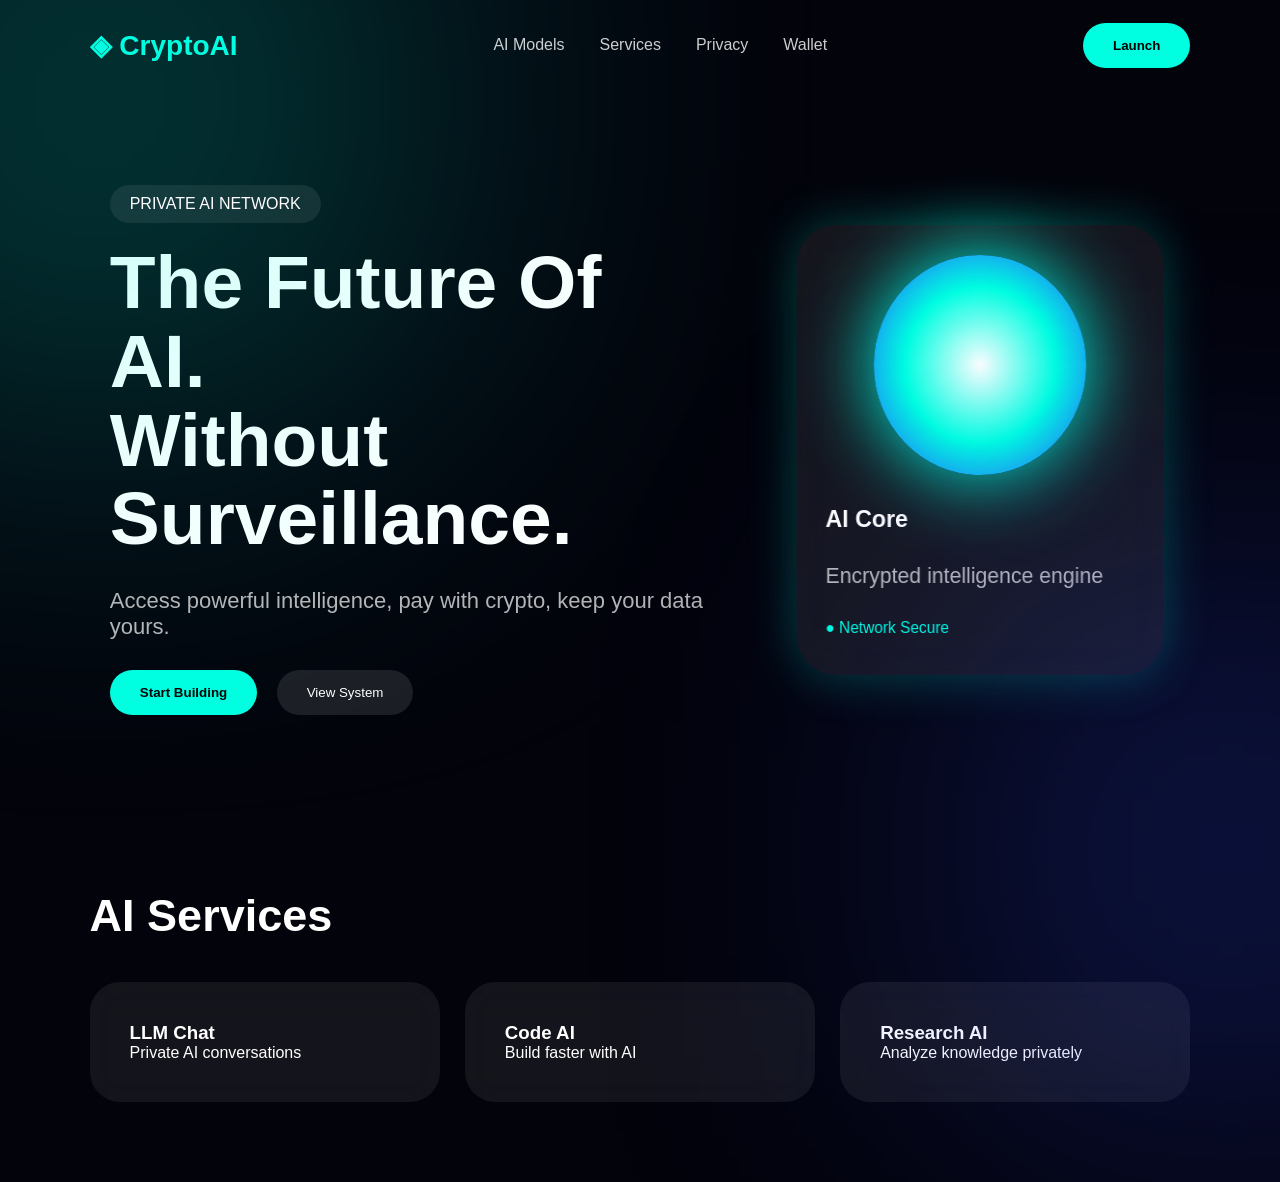
==== index.html @ 3b49e958 "Add navigation button to launch dashboard" ====
<!DOCTYPE html>
<html>

<head>

<title>CryptoAI | Private Intelligence</title>

<link rel="stylesheet" href="style.css">

</head>


<body>


<div class="particles"></div>


<nav>

<div class="logo">
◈ CryptoAI
</div>


<div class="nav-links">

<a>AI Models</a>
<a>Services</a>
<a>Privacy</a>
<a>Wallet</a>

</div>


<a href="dashboard.html">

<button class="nav-btn">
Launch
</button>

</a>


</nav>



<section class="hero">


<div class="hero-content">


<div class="badge">
PRIVATE AI NETWORK
</div>


<h1>

The Future Of AI.
<br>

Without Surveillance.

</h1>


<p>

Access powerful intelligence,
pay with crypto,
keep your data yours.

</p>



<div class="buttons">

<button class="primary">
Start Building
</button>


<button class="secondary">
View System
</button>

</div>


</div>





<div class="ai-card">


<div class="orb">

</div>



<div class="card-content">


<h2>
AI Core
</h2>


<p>
Encrypted intelligence engine
</p>


<div class="status">

● Network Secure

</div>


</div>


</div>



</section>




<section class="services">


<h2>
AI Services
</h2>



<div class="cards">


<div class="card">

<h3>
LLM Chat
</h3>

<p>
Private AI conversations
</p>

</div>



<div class="card">

<h3>
Code AI
</h3>

<p>
Build faster with AI
</p>

</div>



<div class="card">

<h3>
Research AI
</h3>

<p>
Analyze knowledge privately
</p>

</div>


</div>


</section>




<script src="script.js"></script>

</body>


</html>
---- style.css ----
*{

margin:0;
padding:0;
box-sizing:border-box;
font-family:Inter,Arial;

}


body{

background:#03030b;
color:white;
overflow-x:hidden;

}



/* background */

body:before{

content:"";

position:fixed;

width:600px;
height:600px;

background:#00ffe1;

filter:blur(180px);

opacity:.25;

top:-200px;
left:-200px;

}



body:after{

content:"";

position:fixed;

width:500px;
height:500px;

background:#304cff;

filter:blur(170px);

opacity:.3;

right:-200px;
bottom:-200px;

}



nav{

height:90px;

display:flex;
align-items:center;
justify-content:space-between;

padding:0 7%;

}



.logo{

font-size:28px;

font-weight:800;

color:#00ffe1;

}



.nav-links{

display:flex;

gap:35px;

}



.nav-links a{

opacity:.8;

}



button{

cursor:pointer;

border:none;

border-radius:30px;

padding:15px 30px;

}



.nav-btn,
.primary{

background:#00ffe1;

color:black;

font-weight:bold;

}





.hero{

min-height:80vh;

display:flex;

align-items:center;

justify-content:space-around;

padding:50px 7%;

gap:40px;

}



.hero-content{

max-width:600px;

}



.badge{

display:inline-block;

padding:10px 20px;

border-radius:30px;

background:rgba(255,255,255,.08);

backdrop-filter:blur(20px);

margin-bottom:20px;

}



h1{

font-size:75px;

line-height:1.05;

}



.hero p{

font-size:22px;

opacity:.7;

margin:30px 0;

}



.secondary{

background:rgba(255,255,255,.1);

color:white;

margin-left:15px;

}



.ai-card{

width:380px;

height:450px;

background:

rgba(255,255,255,.08);

border-radius:40px;

backdrop-filter:blur(30px);

padding:30px;

box-shadow:

0 0 50px #00ffe144;


transform:

rotateY(-15deg);


}



.orb{

width:220px;
height:220px;

margin:auto;


border-radius:50%;


background:

radial-gradient(circle,#fff,#00ffe1,#304cff);


box-shadow:

0 0 80px #00ffe1;


animation:pulse 3s infinite;

}



.card-content{

margin-top:30px;

}



.status{

margin-top:20px;

color:#00ffe1;

}





.services{

padding:80px 7%;

}



.services h2{

font-size:45px;

margin-bottom:40px;

}



.cards{

display:grid;

grid-template-columns:

repeat(3,1fr);

gap:25px;

}



.card{

background:

rgba(255,255,255,.07);

padding:40px;

border-radius:30px;

backdrop-filter:blur(20px);

transition:.3s;

}



.card:hover{

transform:translateY(-15px);

box-shadow:

0 20px 60px #00ffe133;

}




@keyframes pulse{

0%{

transform:scale(1);

}


50%{

transform:scale(1.1);

}


100%{

transform:scale(1);

}


}





@media(max-width:900px){


.hero{

flex-direction:column;

}



h1{

font-size:45px;

}


.cards{

grid-template-columns:1fr;

}



.nav-links{

display:none;

}



}
/* DASHBOARD */


.dashboard{

display:flex;

min-height:100vh;

}



.sidebar{

width:280px;

padding:30px;

background:

rgba(255,255,255,.06);

backdrop-filter:blur(25px);

border-right:1px solid rgba(255,255,255,.1);

}



.sidebar h2{

color:#00ffe1;

margin-bottom:50px;

}



.menu p{

padding:18px;

opacity:.8;

cursor:pointer;

}



.menu p:hover{

background:rgba(255,255,255,.1);

border-radius:15px;

}



.privacy-box{

margin-top:100px;

padding:25px;

border-radius:25px;

background:rgba(0,255,220,.1);

}



.main-panel{

flex:1;

padding:40px;

}



header{

display:flex;

justify-content:space-between;

align-items:center;

}



header p{

opacity:.6;

}



.model{

background:rgba(255,255,255,.1);

padding:15px 25px;

border-radius:30px;

}




.chat{

margin-top:40px;

height:55vh;

padding:30px;

background:

rgba(255,255,255,.05);

border-radius:35px;

overflow:auto;

}




.message{

max-width:500px;

padding:20px;

margin:20px;

border-radius:25px;

}



.ai{

background:rgba(0,255,220,.15);

}



.user{

background:rgba(255,255,255,.1);

margin-left:auto;

}





footer{

margin-top:25px;

display:flex;

gap:15px;

}



footer input{

flex:1;

padding:20px;

border-radius:30px;

border:none;

background:

rgba(255,255,255,.1);

color:white;

}



footer button{

background:#00ffe1;

}





@media(max-width:800px){


.sidebar{

display:none;

}


.main-panel{

padding:20px;

}

}
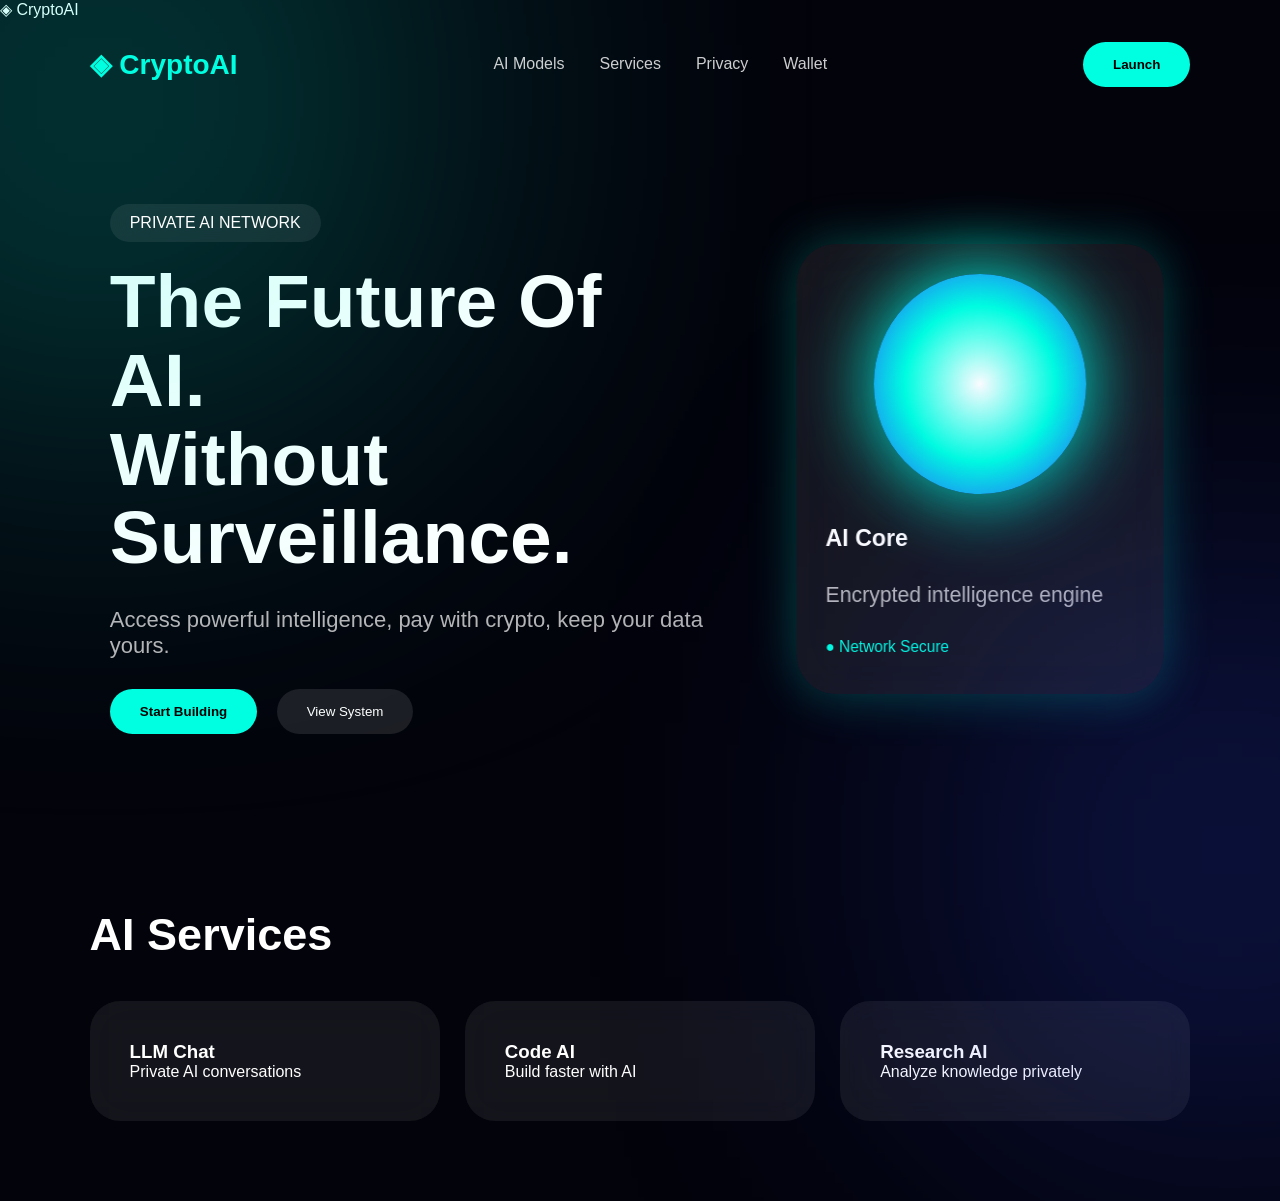
==== commit d7ea0102: "Update index.html" ====
--- a/index.html
+++ b/index.html
@@ -11,7 +11,13 @@
 
 
 <body>
-
+<div class="loader">
+
+<div class="loader-logo">
+◈ CryptoAI
+</div>
+
+</div>
 
 <div class="particles"></div>
 
--- a/style.css
+++ b/style.css
@@ -653,3 +653,154 @@
 }
 
 }
+/* WALLET */
+
+
+.wallet-section{
+
+display:grid;
+
+grid-template-columns:repeat(2,1fr);
+
+gap:25px;
+
+margin-top:35px;
+
+}
+
+
+
+.wallet-card{
+
+padding:35px;
+
+border-radius:35px;
+
+background:
+
+linear-gradient(
+135deg,
+rgba(0,255,220,.2),
+rgba(48,76,255,.2)
+);
+
+
+backdrop-filter:blur(25px);
+
+box-shadow:
+
+0 20px 60px rgba(0,0,0,.3);
+
+}
+
+
+
+.wallet-card h1{
+
+font-size:45px;
+
+margin:20px 0;
+
+}
+
+
+
+.wallet-card button{
+
+margin-top:20px;
+
+background:#00ffe1;
+
+}
+
+
+
+/* MARKET */
+
+
+.market{
+
+margin-top:50px;
+
+}
+
+
+
+.market h2{
+
+font-size:40px;
+
+}
+
+
+
+.model-grid{
+
+display:grid;
+
+grid-template-columns:repeat(3,1fr);
+
+gap:25px;
+
+margin-top:30px;
+
+}
+
+
+
+.model-card{
+
+padding:35px;
+
+border-radius:30px;
+
+
+background:
+
+rgba(255,255,255,.07);
+
+
+backdrop-filter:blur(20px);
+
+
+transition:.3s;
+
+}
+
+
+
+.model-card:hover{
+
+transform:
+
+translateY(-15px)
+scale(1.02);
+
+
+}
+
+
+
+.model-card button{
+
+margin-top:20px;
+
+background:#00ffe1;
+
+}
+
+
+
+
+
+@media(max-width:900px){
+
+
+.wallet-section,
+.model-grid{
+
+grid-template-columns:1fr;
+
+}
+
+}
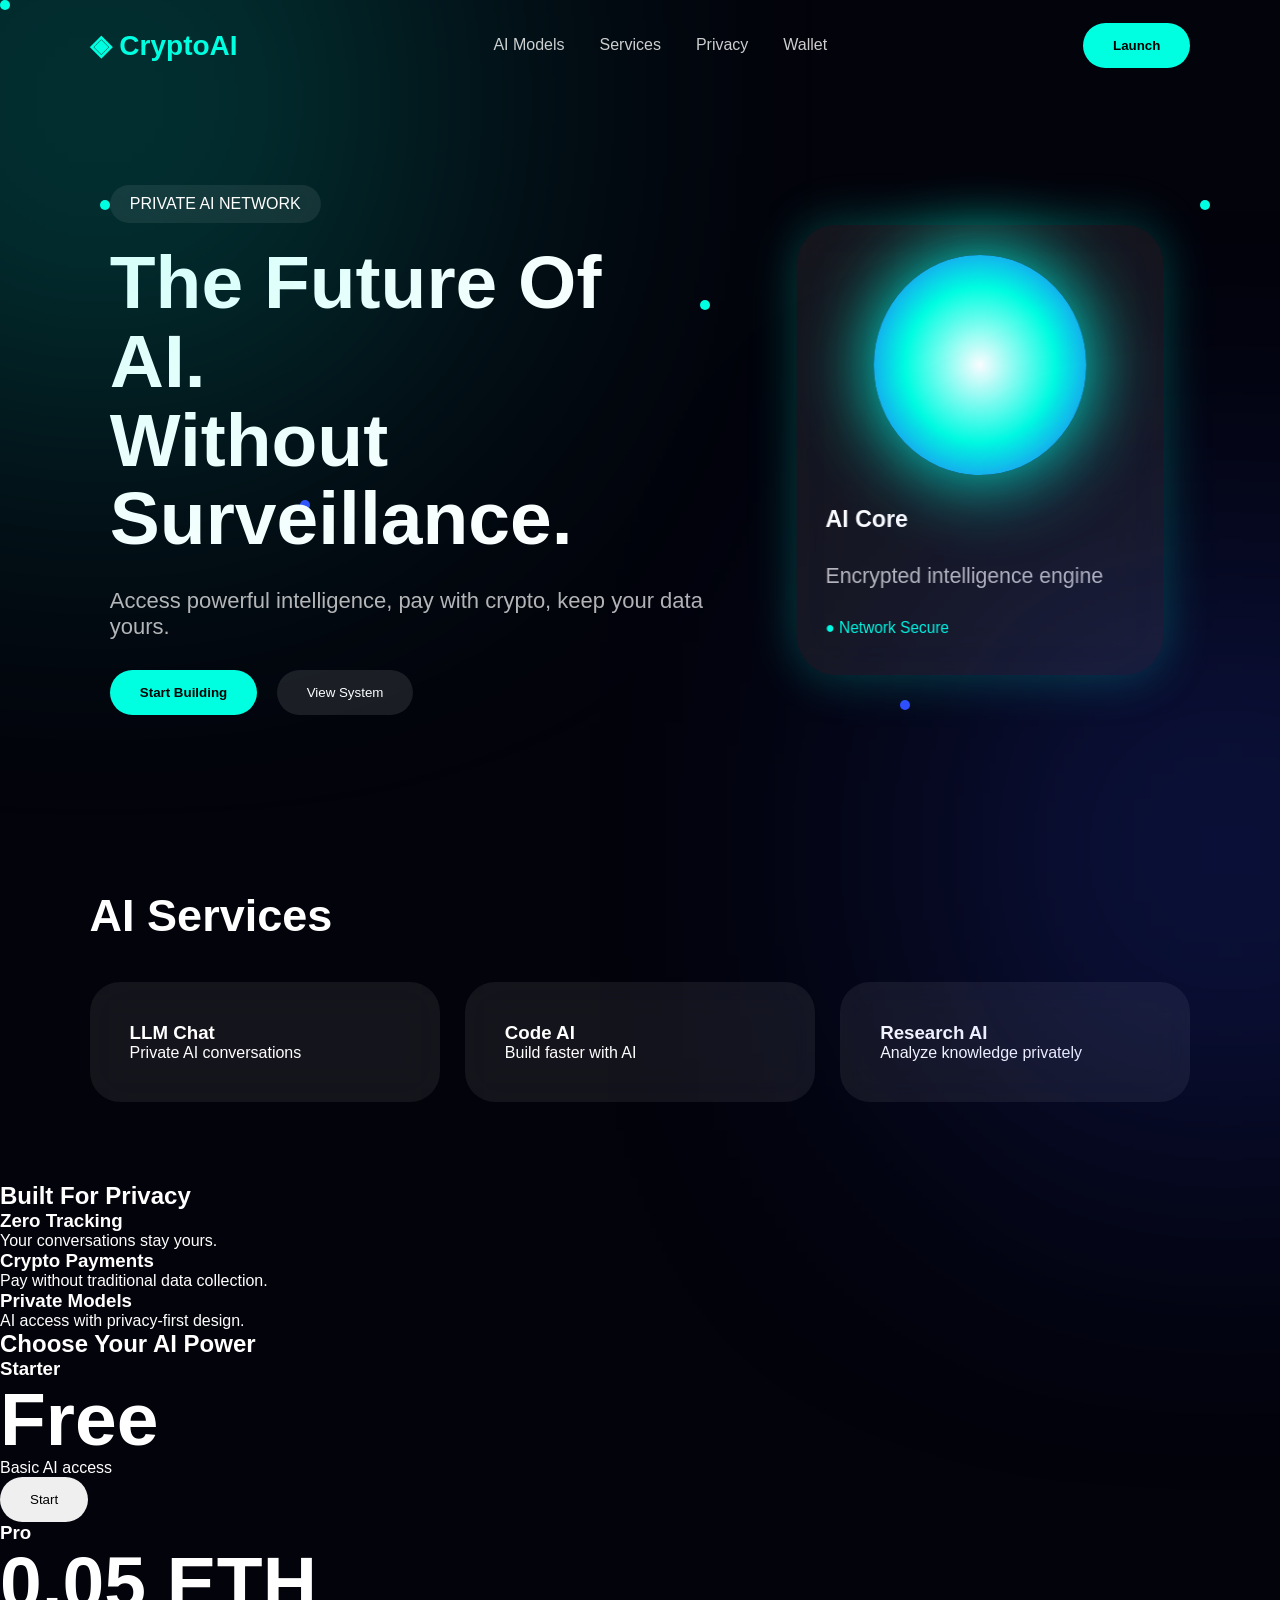
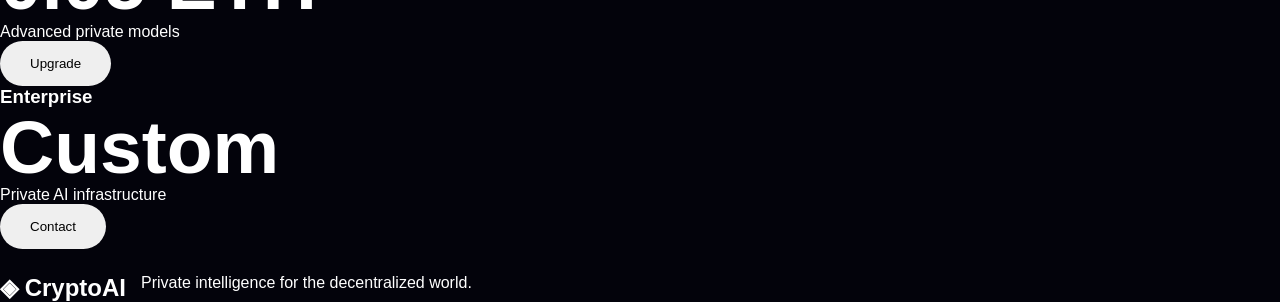
==== commit a0eb2f5a: "Add security and pricing sections to index.html" ====
--- a/index.html
+++ b/index.html
@@ -203,7 +203,166 @@
 </section>
 
 
-
+<section class="security-section">
+
+
+<h2>
+Built For Privacy
+</h2>
+
+
+<div class="security-grid">
+
+
+<div class="security-card">
+
+<h3>
+Zero Tracking
+</h3>
+
+<p>
+Your conversations stay yours.
+</p>
+
+</div>
+
+
+
+<div class="security-card">
+
+<h3>
+Crypto Payments
+</h3>
+
+<p>
+Pay without traditional data collection.
+</p>
+
+</div>
+
+
+
+
+<div class="security-card">
+
+<h3>
+Private Models
+</h3>
+
+<p>
+AI access with privacy-first design.
+</p>
+
+</div>
+
+
+</div>
+
+
+</section>
+
+
+
+
+
+<section class="pricing">
+
+
+<h2>
+Choose Your AI Power
+</h2>
+
+
+
+<div class="price-grid">
+
+
+<div class="price-card">
+
+<h3>
+Starter
+</h3>
+
+<h1>
+Free
+</h1>
+
+<p>
+Basic AI access
+</p>
+
+<button>
+Start
+</button>
+
+</div>
+
+
+
+<div class="price-card premium">
+
+<h3>
+Pro
+</h3>
+
+<h1>
+0.05 ETH
+</h1>
+
+<p>
+Advanced private models
+</p>
+
+<button>
+Upgrade
+</button>
+
+</div>
+
+
+
+<div class="price-card">
+
+<h3>
+Enterprise
+</h3>
+
+<h1>
+Custom
+</h1>
+
+<p>
+Private AI infrastructure
+</p>
+
+<button>
+Contact
+</button>
+
+</div>
+
+
+
+</div>
+
+
+</section>
+
+
+
+<footer>
+
+<h2>
+◈ CryptoAI
+</h2>
+
+
+<p>
+Private intelligence for the decentralized world.
+</p>
+
+
+</footer>
 
 <script src="script.js"></script>
 
--- a/style.css
+++ b/style.css
@@ -804,3 +804,283 @@
 }
 
 }
+/* LOADER */
+
+
+.loader{
+
+position:fixed;
+
+inset:0;
+
+background:#03030b;
+
+display:flex;
+
+align-items:center;
+
+justify-content:center;
+
+z-index:9999;
+
+
+animation:hideLoader 2s forwards;
+
+}
+
+
+
+.loader-logo{
+
+font-size:50px;
+
+font-weight:bold;
+
+color:#00ffe1;
+
+
+animation:loadingPulse 1s infinite;
+
+}
+
+
+
+
+
+@keyframes hideLoader{
+
+
+0%{
+
+opacity:1;
+
+}
+
+
+80%{
+
+opacity:1;
+
+}
+
+
+100%{
+
+opacity:0;
+
+pointer-events:none;
+
+}
+
+}
+
+
+
+
+
+@keyframes loadingPulse{
+
+
+50%{
+
+transform:scale(1.15);
+
+}
+
+}
+
+
+
+
+
+
+/* PARTICLES */
+
+
+.particles{
+
+position:fixed;
+
+inset:0;
+
+overflow:hidden;
+
+z-index:-2;
+
+}
+
+
+
+.particles:before{
+
+content:"";
+
+position:absolute;
+
+
+width:10px;
+
+height:10px;
+
+background:#00ffe1;
+
+border-radius:50%;
+
+
+box-shadow:
+
+100px 200px #00ffe1,
+300px 500px #304cff,
+700px 300px #00ffe1,
+900px 700px #304cff,
+1200px 200px #00ffe1;
+
+
+animation:
+
+moveParticles 15s linear infinite;
+
+}
+
+
+
+
+@keyframes moveParticles{
+
+
+from{
+
+transform:
+translateY(0);
+
+}
+
+
+to{
+
+transform:
+translateY(-1000px);
+
+}
+
+
+}
+
+
+
+
+
+
+/* smooth */
+
+
+*{
+
+scroll-behavior:smooth;
+
+}
+
+
+
+a{
+
+text-decoration:none;
+
+color:white;
+
+}
+/* LOGIN */
+
+
+.login-page{
+
+height:100vh;
+
+display:flex;
+
+align-items:center;
+
+justify-content:center;
+
+}
+
+
+
+.login-card{
+
+width:420px;
+
+padding:45px;
+
+border-radius:35px;
+
+
+background:
+
+rgba(255,255,255,.08);
+
+
+backdrop-filter:blur(30px);
+
+
+box-shadow:
+
+0 0 80px rgba(0,255,220,.2);
+
+
+}
+
+
+
+.login-card h1{
+
+font-size:45px;
+
+}
+
+
+
+.login-card input{
+
+width:100%;
+
+margin-top:20px;
+
+padding:18px;
+
+
+border-radius:20px;
+
+border:none;
+
+
+background:
+
+rgba(255,255,255,.1);
+
+
+color:white;
+
+}
+
+
+
+.login-card button{
+
+margin-top:25px;
+
+width:100%;
+
+background:#00ffe1;
+
+}
+
+
+
+.security{
+
+margin-top:25px;
+
+opacity:.7;
+
+}
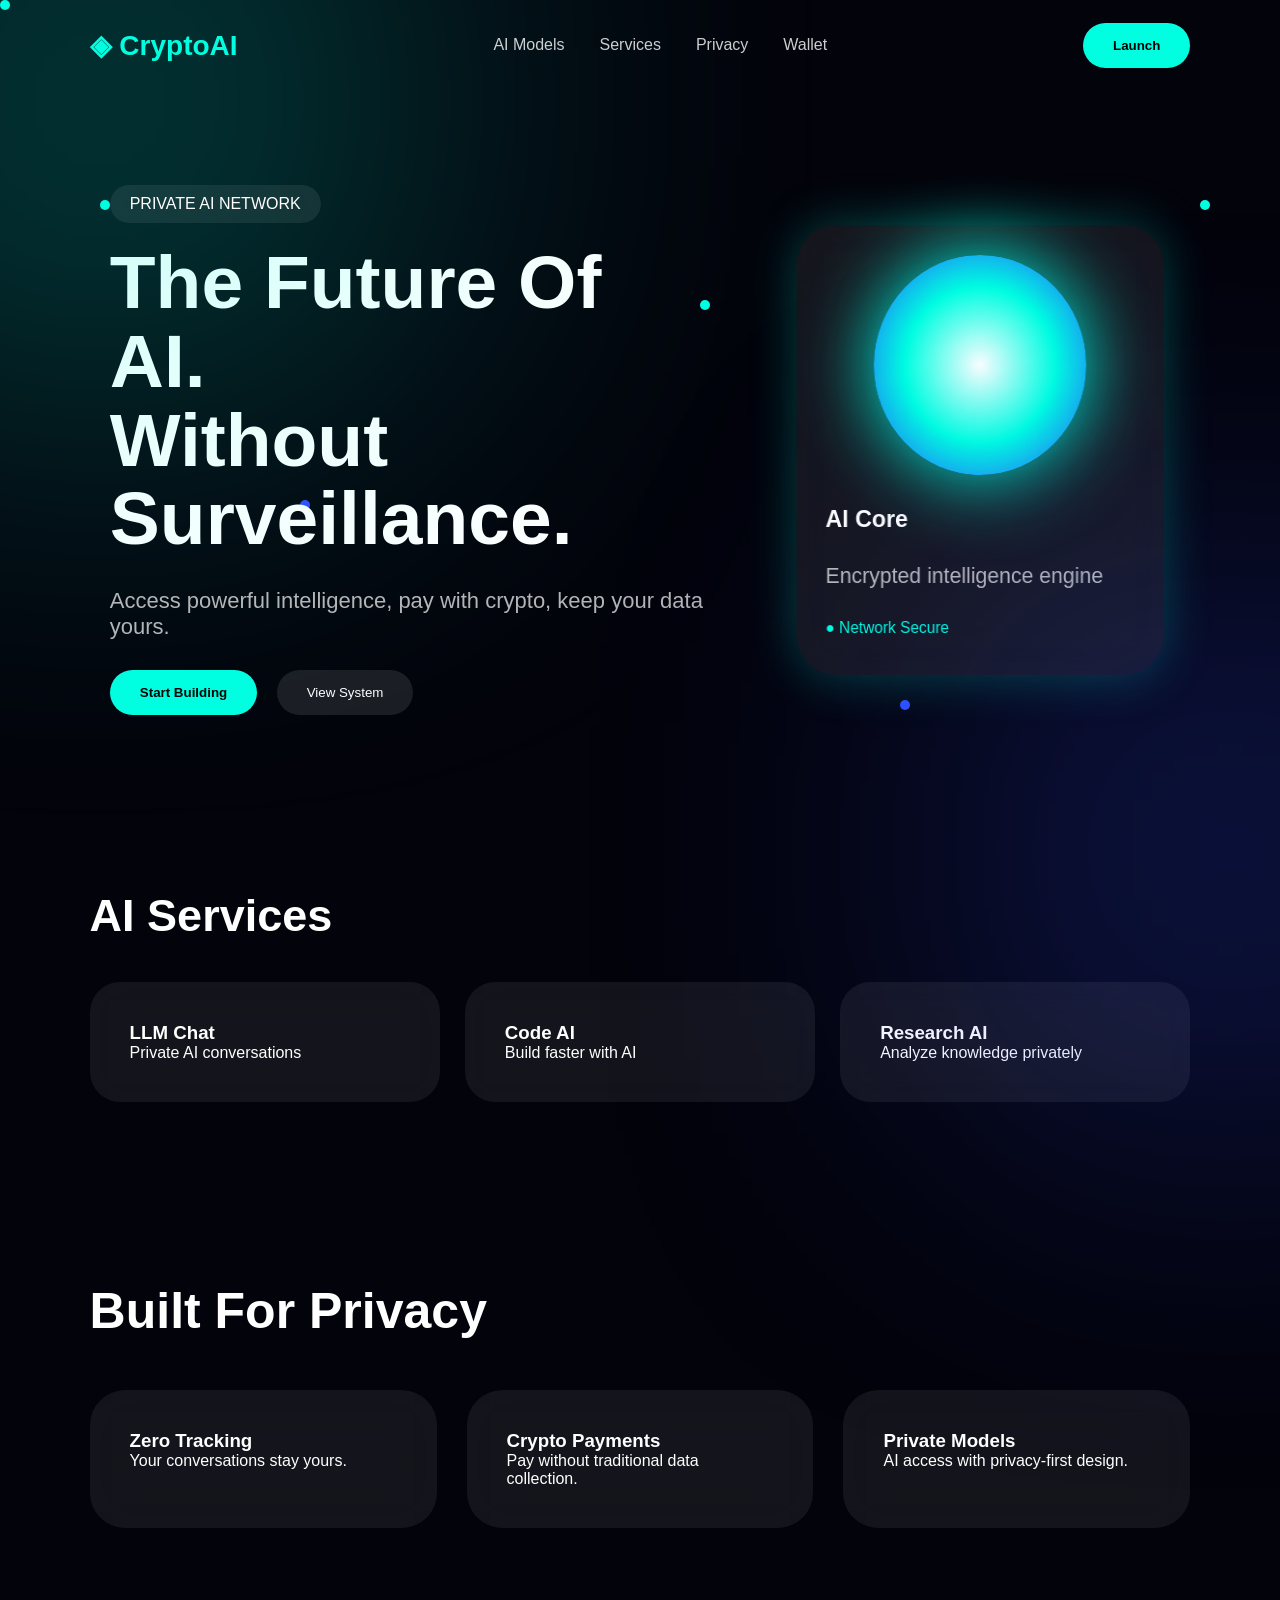
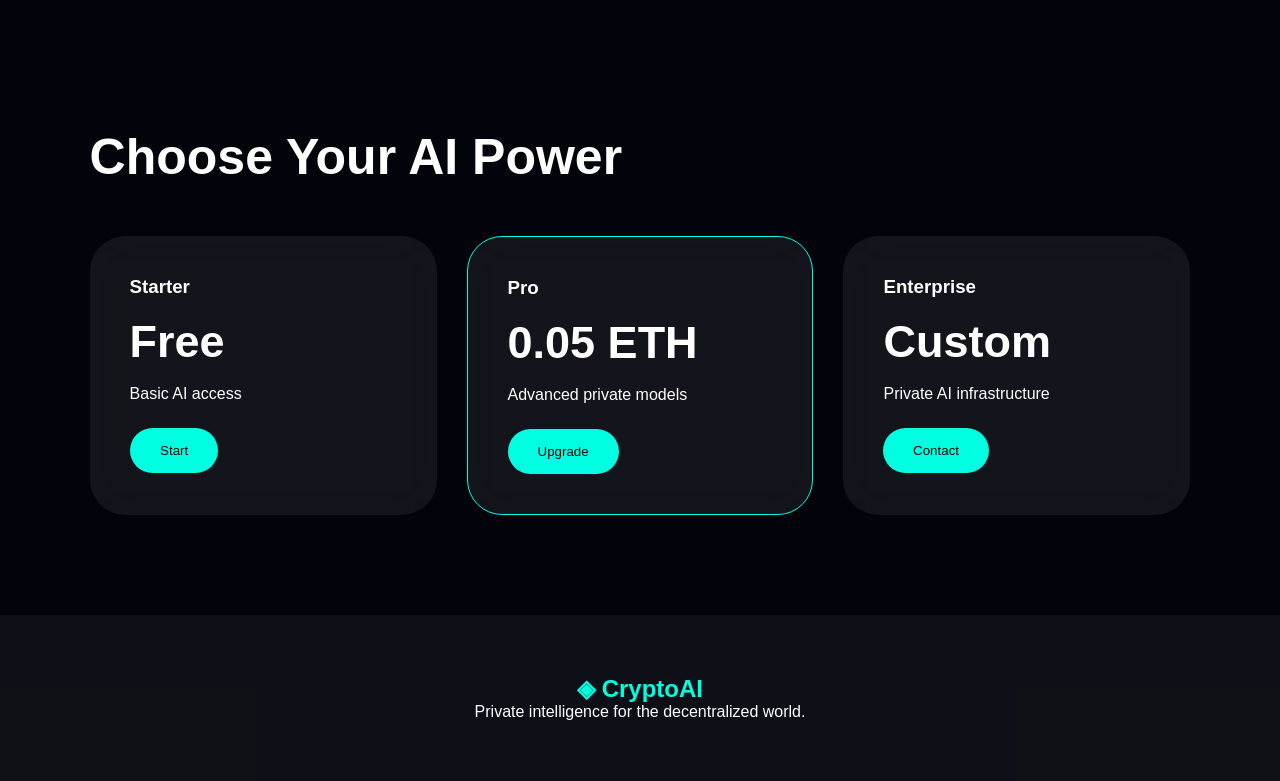
==== commit 1c364c8a: "Add files via upload" ====
--- a/index.html
+++ b/index.html
@@ -31,10 +31,10 @@
 
 <div class="nav-links">
 
-<a>AI Models</a>
-<a>Services</a>
-<a>Privacy</a>
-<a>Wallet</a>
+<a href="#services">AI Models</a>
+<a href="#services">Services</a>
+<a href="#security">Privacy</a>
+<a href="dashboard.html">Wallet</a>
 
 </div>
 
@@ -46,6 +46,11 @@
 </button>
 
 </a>
+
+
+<button class="nav-toggle" id="nav-toggle" aria-label="Toggle menu" aria-expanded="false">
+☰
+</button>
 
 
 </nav>
@@ -85,14 +90,18 @@
 
 <div class="buttons">
 
+<a href="dashboard.html">
 <button class="primary">
 Start Building
 </button>
-
-
+</a>
+
+
+<a href="#services">
 <button class="secondary">
 View System
 </button>
+</a>
 
 </div>
 
@@ -144,7 +153,7 @@
 
 
 
-<section class="services">
+<section class="services" id="services">
 
 
 <h2>
@@ -203,7 +212,7 @@
 </section>
 
 
-<section class="security-section">
+<section class="security-section" id="security">
 
 
 <h2>
@@ -265,7 +274,7 @@
 
 
 
-<section class="pricing">
+<section class="pricing" id="pricing">
 
 
 <h2>
@@ -291,9 +300,11 @@
 Basic AI access
 </p>
 
+<a href="dashboard.html">
 <button>
 Start
 </button>
+</a>
 
 </div>
 
@@ -313,9 +324,11 @@
 Advanced private models
 </p>
 
+<a href="login.html">
 <button>
 Upgrade
 </button>
+</a>
 
 </div>
 
@@ -335,9 +348,11 @@
 Private AI infrastructure
 </p>
 
+<a href="mailto:enterprise@cryptoai.example">
 <button>
 Contact
 </button>
+</a>
 
 </div>
 
--- a/style.css
+++ b/style.css
@@ -66,6 +66,8 @@
 
 nav{
 
+position:relative;
+
 height:90px;
 
 display:flex;
@@ -419,6 +421,61 @@
 
 
 }
+
+
+/* MOBILE NAV TOGGLE */
+
+.nav-toggle{
+
+display:none;
+
+background:rgba(255,255,255,.1);
+
+color:white;
+
+font-size:22px;
+
+padding:10px 16px;
+
+}
+
+
+@media(max-width:900px){
+
+.nav-toggle{
+
+display:block;
+
+}
+
+}
+
+
+.nav-links.open{
+
+display:flex;
+
+flex-direction:column;
+
+position:absolute;
+
+top:90px;
+
+left:0;
+
+right:0;
+
+background:#03030b;
+
+padding:25px 7%;
+
+gap:20px;
+
+z-index:50;
+
+border-bottom:1px solid rgba(255,255,255,.1);
+
+}
 /* DASHBOARD */
 
 
@@ -594,7 +651,7 @@
 
 
 
-footer{
+.main-panel footer{
 
 margin-top:25px;
 
@@ -606,7 +663,7 @@
 
 
 
-footer input{
+.main-panel footer input{
 
 flex:1;
 
@@ -626,7 +683,7 @@
 
 
 
-footer button{
+.main-panel footer button{
 
 background:#00ffe1;
 
@@ -994,7 +1051,7 @@
 
 .login-page{
 
-height:100vh;
+min-height:calc(100vh - 90px);
 
 display:flex;
 
@@ -1002,6 +1059,8 @@
 
 justify-content:center;
 
+padding:40px 20px;
+
 }
 
 
@@ -1084,3 +1143,143 @@
 opacity:.7;
 
 }
+/* SECURITY */
+
+
+.security-section,
+.pricing{
+
+padding:100px 7%;
+
+}
+
+
+
+.security-section h2,
+.pricing h2{
+
+font-size:50px;
+
+margin-bottom:50px;
+
+}
+
+
+
+.security-grid,
+.price-grid{
+
+display:grid;
+
+grid-template-columns:repeat(3,1fr);
+
+gap:30px;
+
+}
+
+
+
+
+.security-card,
+.price-card{
+
+padding:40px;
+
+border-radius:35px;
+
+
+background:
+
+rgba(255,255,255,.07);
+
+
+backdrop-filter:blur(25px);
+
+
+transition:.3s;
+
+}
+
+
+
+
+.security-card:hover,
+.price-card:hover{
+
+transform:translateY(-15px);
+
+box-shadow:
+
+0 30px 80px rgba(0,255,220,.2);
+
+}
+
+
+
+
+.price-card h1{
+
+font-size:45px;
+
+margin:20px 0;
+
+}
+
+
+
+.price-card button{
+
+margin-top:25px;
+
+background:#00ffe1;
+
+}
+
+
+
+.premium{
+
+border:
+
+1px solid #00ffe1;
+
+}
+
+
+
+
+footer{
+
+padding:60px;
+
+text-align:center;
+
+
+background:
+
+rgba(255,255,255,.05);
+
+}
+
+
+
+footer h2{
+
+color:#00ffe1;
+
+}
+
+
+
+
+
+@media(max-width:900px){
+
+.security-grid,
+.price-grid{
+
+grid-template-columns:1fr;
+
+}
+
+}
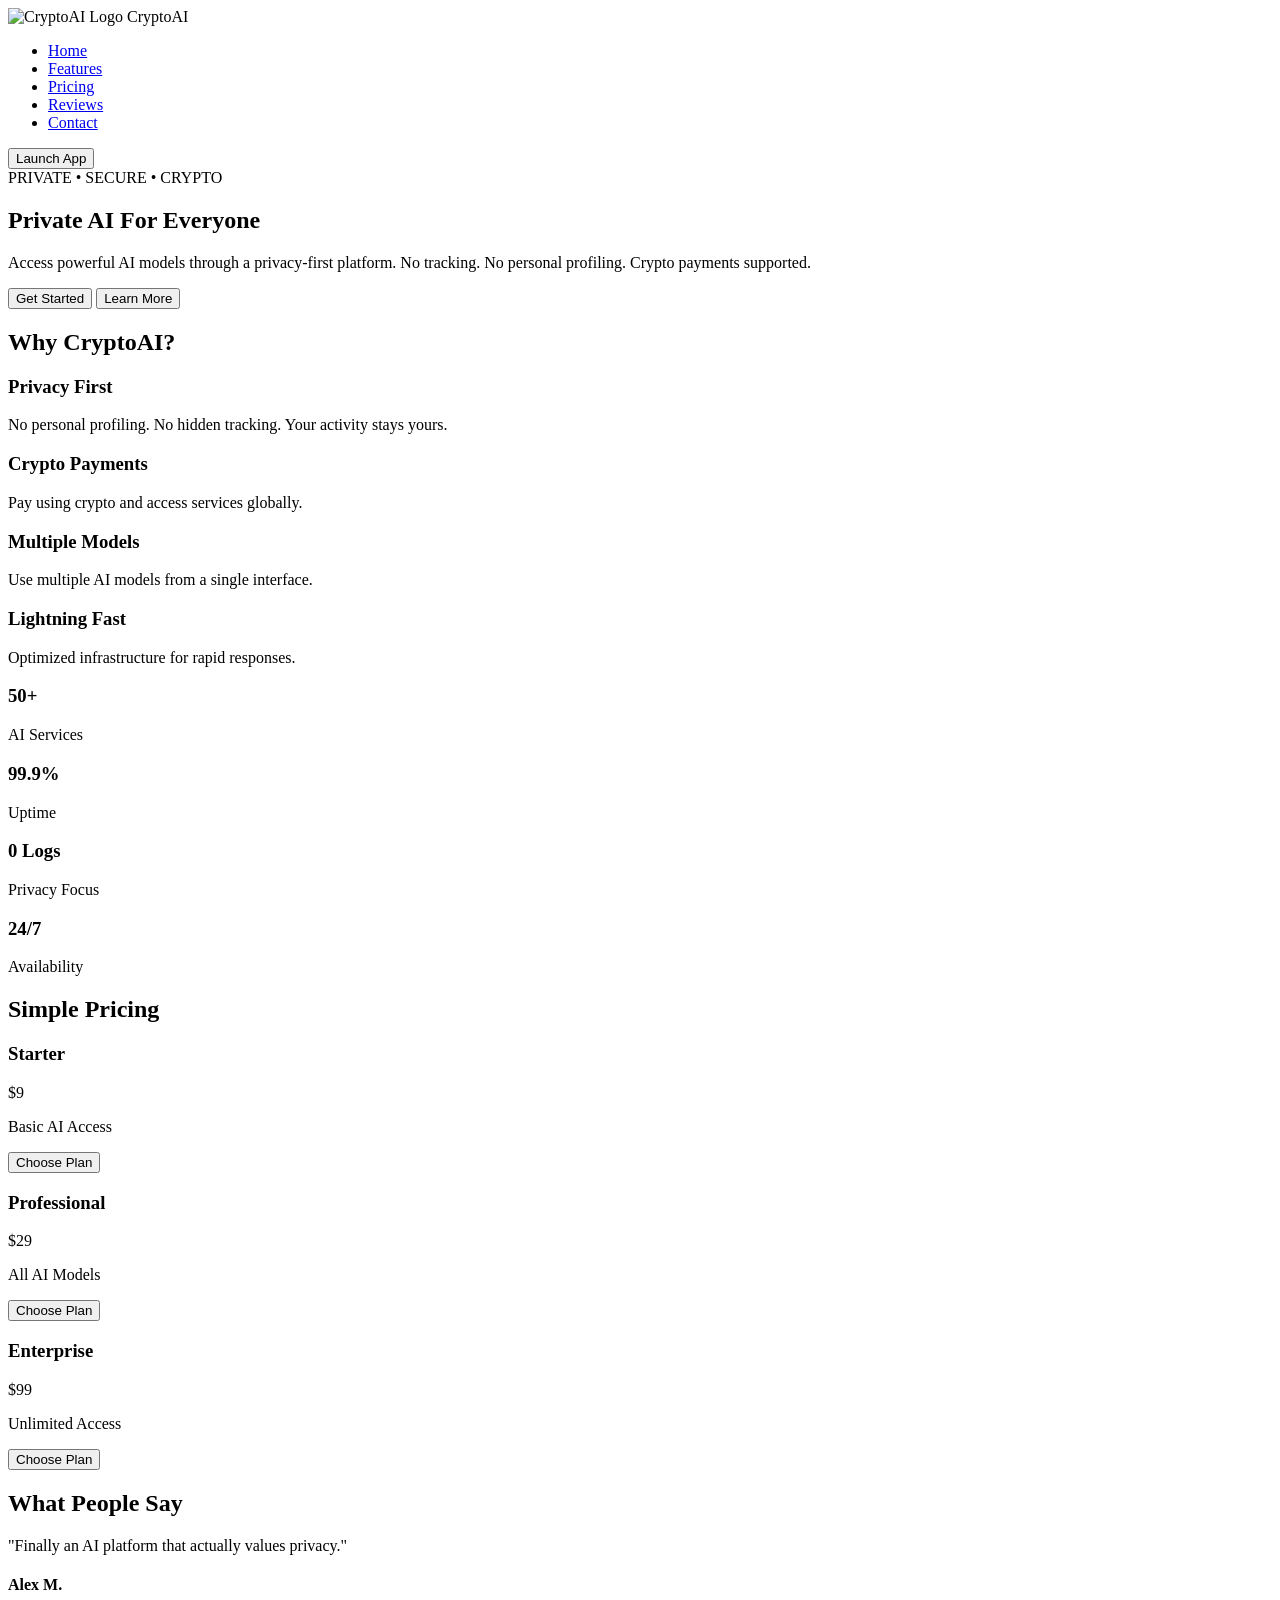
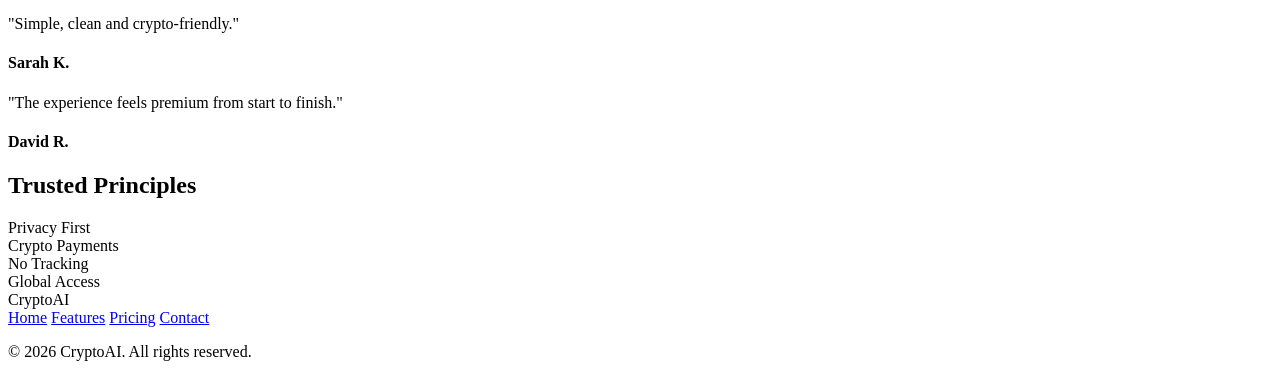
==== commit 19323637: "Update index.html" ====
--- a/index.html
+++ b/index.html
@@ -1,387 +1,278 @@
 <!DOCTYPE html>
-<html>
+<html lang="en">
 
 <head>
-
-<title>CryptoAI | Private Intelligence</title>
-
-<link rel="stylesheet" href="style.css">
-
+<meta charset="UTF-8">
+<meta name="viewport" content="width=device-width, initial-scale=1.0">
+
+<title>CryptoAI | Private AI Powered by Crypto</title>
+
+<link rel="stylesheet" href="css/style.css">
 </head>
 
-
 <body>
-<div class="loader">
-
-<div class="loader-logo">
-◈ CryptoAI
-</div>
-
-</div>
-
-<div class="particles"></div>
-
-
-<nav>
+
+<div class="bg-glow glow-1"></div>
+<div class="bg-glow glow-2"></div>
+
+<nav class="navbar">
 
 <div class="logo">
-◈ CryptoAI
-</div>
-
-
-<div class="nav-links">
-
-<a href="#services">AI Models</a>
-<a href="#services">Services</a>
-<a href="#security">Privacy</a>
-<a href="dashboard.html">Wallet</a>
-
-</div>
-
-
-<a href="dashboard.html">
+<img src="assets/logo.png" alt="CryptoAI Logo">
+<span>CryptoAI</span>
+</div>
+
+<ul class="nav-links">
+<li><a href="#home">Home</a></li>
+<li><a href="#features">Features</a></li>
+<li><a href="#pricing">Pricing</a></li>
+<li><a href="#testimonials">Reviews</a></li>
+<li><a href="#footer">Contact</a></li>
+</ul>
 
 <button class="nav-btn">
-Launch
+Launch App
 </button>
 
-</a>
-
-
-<button class="nav-toggle" id="nav-toggle" aria-label="Toggle menu" aria-expanded="false">
-☰
+</nav>
+
+<section class="hero" id="home">
+
+<div class="hero-content">
+
+<div class="hero-badge">
+PRIVATE • SECURE • CRYPTO
+</div>
+
+<h1>
+Private AI
+For Everyone
+</h1>
+
+<p>
+Access powerful AI models through a privacy-first platform.
+No tracking.
+No personal profiling.
+Crypto payments supported.
+</p>
+
+<div class="hero-buttons">
+<button class="hero-btn">
+Get Started
 </button>
 
-
-</nav>
-
-
-
-<section class="hero">
-
-
-<div class="hero-content">
-
-
-<div class="badge">
-PRIVATE AI NETWORK
-</div>
-
-
-<h1>
-
-The Future Of AI.
-<br>
-
-Without Surveillance.
-
-</h1>
-
-
-<p>
-
-Access powerful intelligence,
-pay with crypto,
-keep your data yours.
-
-</p>
-
-
-
-<div class="buttons">
-
-<a href="dashboard.html">
-<button class="primary">
-Start Building
+<button class="secondary-btn">
+Learn More
 </button>
-</a>
-
-
-<a href="#services">
-<button class="secondary">
-View System
-</button>
-</a>
-
-</div>
-
-
-</div>
-
-
-
-
-
-<div class="ai-card">
-
-
-<div class="orb">
-
-</div>
-
-
-
-<div class="card-content">
-
-
-<h2>
-AI Core
-</h2>
-
-
-<p>
-Encrypted intelligence engine
-</p>
-
-
-<div class="status">
-
-● Network Secure
-
-</div>
-
-
-</div>
-
-
-</div>
-
-
-
-</section>
-
-
-
-
-<section class="services" id="services">
-
-
-<h2>
-AI Services
-</h2>
-
-
-
-<div class="cards">
-
-
-<div class="card">
-
-<h3>
-LLM Chat
-</h3>
-
-<p>
-Private AI conversations
-</p>
-
-</div>
-
-
-
-<div class="card">
-
-<h3>
-Code AI
-</h3>
-
-<p>
-Build faster with AI
-</p>
-
-</div>
-
-
-
-<div class="card">
-
-<h3>
-Research AI
-</h3>
-
-<p>
-Analyze knowledge privately
-</p>
-
-</div>
-
-
-</div>
-
-
-</section>
-
-
-<section class="security-section" id="security">
-
-
-<h2>
-Built For Privacy
-</h2>
-
-
-<div class="security-grid">
-
-
-<div class="security-card">
-
-<h3>
-Zero Tracking
-</h3>
-
-<p>
-Your conversations stay yours.
-</p>
-
-</div>
-
-
-
-<div class="security-card">
-
-<h3>
+</div>
+
+</div>
+
+<div class="hero-visual">
+
+<div class="orb"></div>
+
+</div>
+
+</section>
+
+<section class="features" id="features">
+
+<h2>Why CryptoAI?</h2>
+
+<div class="feature-grid">
+
+<div class="feature-card">
+<h3>Privacy First</h3>
+<p>
+No personal profiling. No hidden tracking.
+Your activity stays yours.
+</p>
+</div>
+
+<div class="feature-card">
+<h3>Crypto Payments</h3>
+<p>
+Pay using crypto and access services globally.
+</p>
+</div>
+
+<div class="feature-card">
+<h3>Multiple Models</h3>
+<p>
+Use multiple AI models from a single interface.
+</p>
+</div>
+
+<div class="feature-card">
+<h3>Lightning Fast</h3>
+<p>
+Optimized infrastructure for rapid responses.
+</p>
+</div>
+
+</div>
+
+</section>
+
+<section class="stats">
+
+<div class="stat-box">
+<h3>50+</h3>
+<p>AI Services</p>
+</div>
+
+<div class="stat-box">
+<h3>99.9%</h3>
+<p>Uptime</p>
+</div>
+
+<div class="stat-box">
+<h3>0 Logs</h3>
+<p>Privacy Focus</p>
+</div>
+
+<div class="stat-box">
+<h3>24/7</h3>
+<p>Availability</p>
+</div>
+
+</section>
+
+<section class="pricing" id="pricing">
+
+<h2>Simple Pricing</h2>
+
+<div class="pricing-grid">
+
+<div class="price-card">
+
+<h3>Starter</h3>
+
+<div class="price">$9</div>
+
+<p>Basic AI Access</p>
+
+<button>Choose Plan</button>
+
+</div>
+
+<div class="price-card featured-plan">
+
+<h3>Professional</h3>
+
+<div class="price">$29</div>
+
+<p>All AI Models</p>
+
+<button>Choose Plan</button>
+
+</div>
+
+<div class="price-card">
+
+<h3>Enterprise</h3>
+
+<div class="price">$99</div>
+
+<p>Unlimited Access</p>
+
+<button>Choose Plan</button>
+
+</div>
+
+</div>
+
+</section>
+
+<section class="testimonials" id="testimonials">
+
+<h2>What People Say</h2>
+
+<div class="testimonial-grid">
+
+<div class="testimonial-card">
+
+<p>
+"Finally an AI platform that actually values privacy."
+</p>
+
+<h4>Alex M.</h4>
+
+</div>
+
+<div class="testimonial-card">
+
+<p>
+"Simple, clean and crypto-friendly."
+</p>
+
+<h4>Sarah K.</h4>
+
+</div>
+
+<div class="testimonial-card">
+
+<p>
+"The experience feels premium from start to finish."
+</p>
+
+<h4>David R.</h4>
+
+</div>
+
+</div>
+
+</section>
+
+<section class="trust">
+
+<h2>Trusted Principles</h2>
+
+<div class="trust-grid">
+
+<div class="trust-box">
+Privacy First
+</div>
+
+<div class="trust-box">
 Crypto Payments
-</h3>
-
-<p>
-Pay without traditional data collection.
-</p>
-
-</div>
-
-
-
-
-<div class="security-card">
-
-<h3>
-Private Models
-</h3>
-
-<p>
-AI access with privacy-first design.
-</p>
-
-</div>
-
-
-</div>
-
-
-</section>
-
-
-
-
-
-<section class="pricing" id="pricing">
-
-
-<h2>
-Choose Your AI Power
-</h2>
-
-
-
-<div class="price-grid">
-
-
-<div class="price-card">
-
-<h3>
-Starter
-</h3>
-
-<h1>
-Free
-</h1>
-
-<p>
-Basic AI access
-</p>
-
-<a href="dashboard.html">
-<button>
-Start
-</button>
-</a>
-
-</div>
-
-
-
-<div class="price-card premium">
-
-<h3>
-Pro
-</h3>
-
-<h1>
-0.05 ETH
-</h1>
-
-<p>
-Advanced private models
-</p>
-
-<a href="login.html">
-<button>
-Upgrade
-</button>
-</a>
-
-</div>
-
-
-
-<div class="price-card">
-
-<h3>
-Enterprise
-</h3>
-
-<h1>
-Custom
-</h1>
-
-<p>
-Private AI infrastructure
-</p>
-
-<a href="mailto:enterprise@cryptoai.example">
-<button>
-Contact
-</button>
-</a>
-
-</div>
-
-
-
-</div>
-
-
-</section>
-
-
-
-<footer>
-
-<h2>
-◈ CryptoAI
-</h2>
-
-
-<p>
-Private intelligence for the decentralized world.
-</p>
-
+</div>
+
+<div class="trust-box">
+No Tracking
+</div>
+
+<div class="trust-box">
+Global Access
+</div>
+
+</div>
+
+</section>
+
+<footer id="footer">
+
+<div class="footer-logo">
+CryptoAI
+</div>
+
+<div class="footer-links">
+
+<a href="#home">Home</a>
+<a href="#features">Features</a>
+<a href="#pricing">Pricing</a>
+<a href="#footer">Contact</a>
+
+</div>
+
+<p>
+© 2026 CryptoAI. All rights reserved.
+</p>
 
 </footer>
 
-<script src="script.js"></script>
+<script src="js/app.js"></script>
 
 </body>
-
-
 </html>
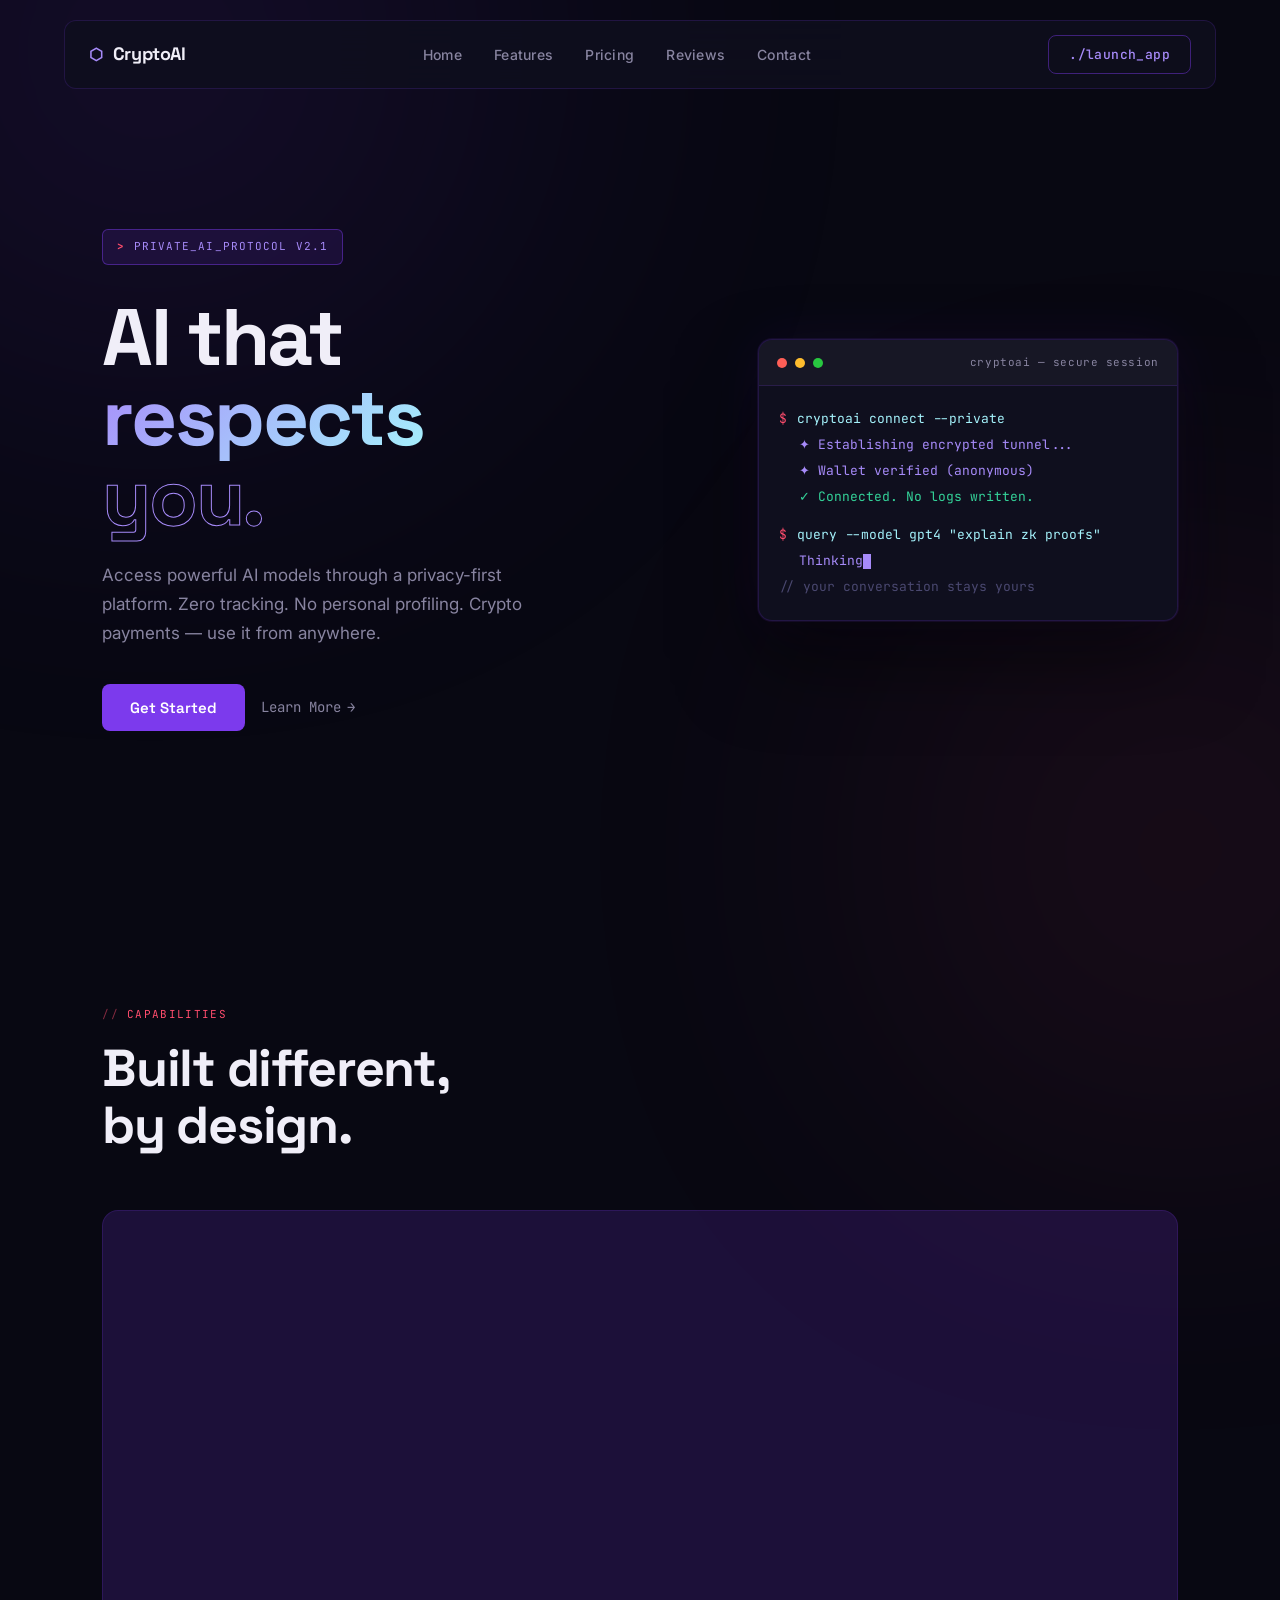
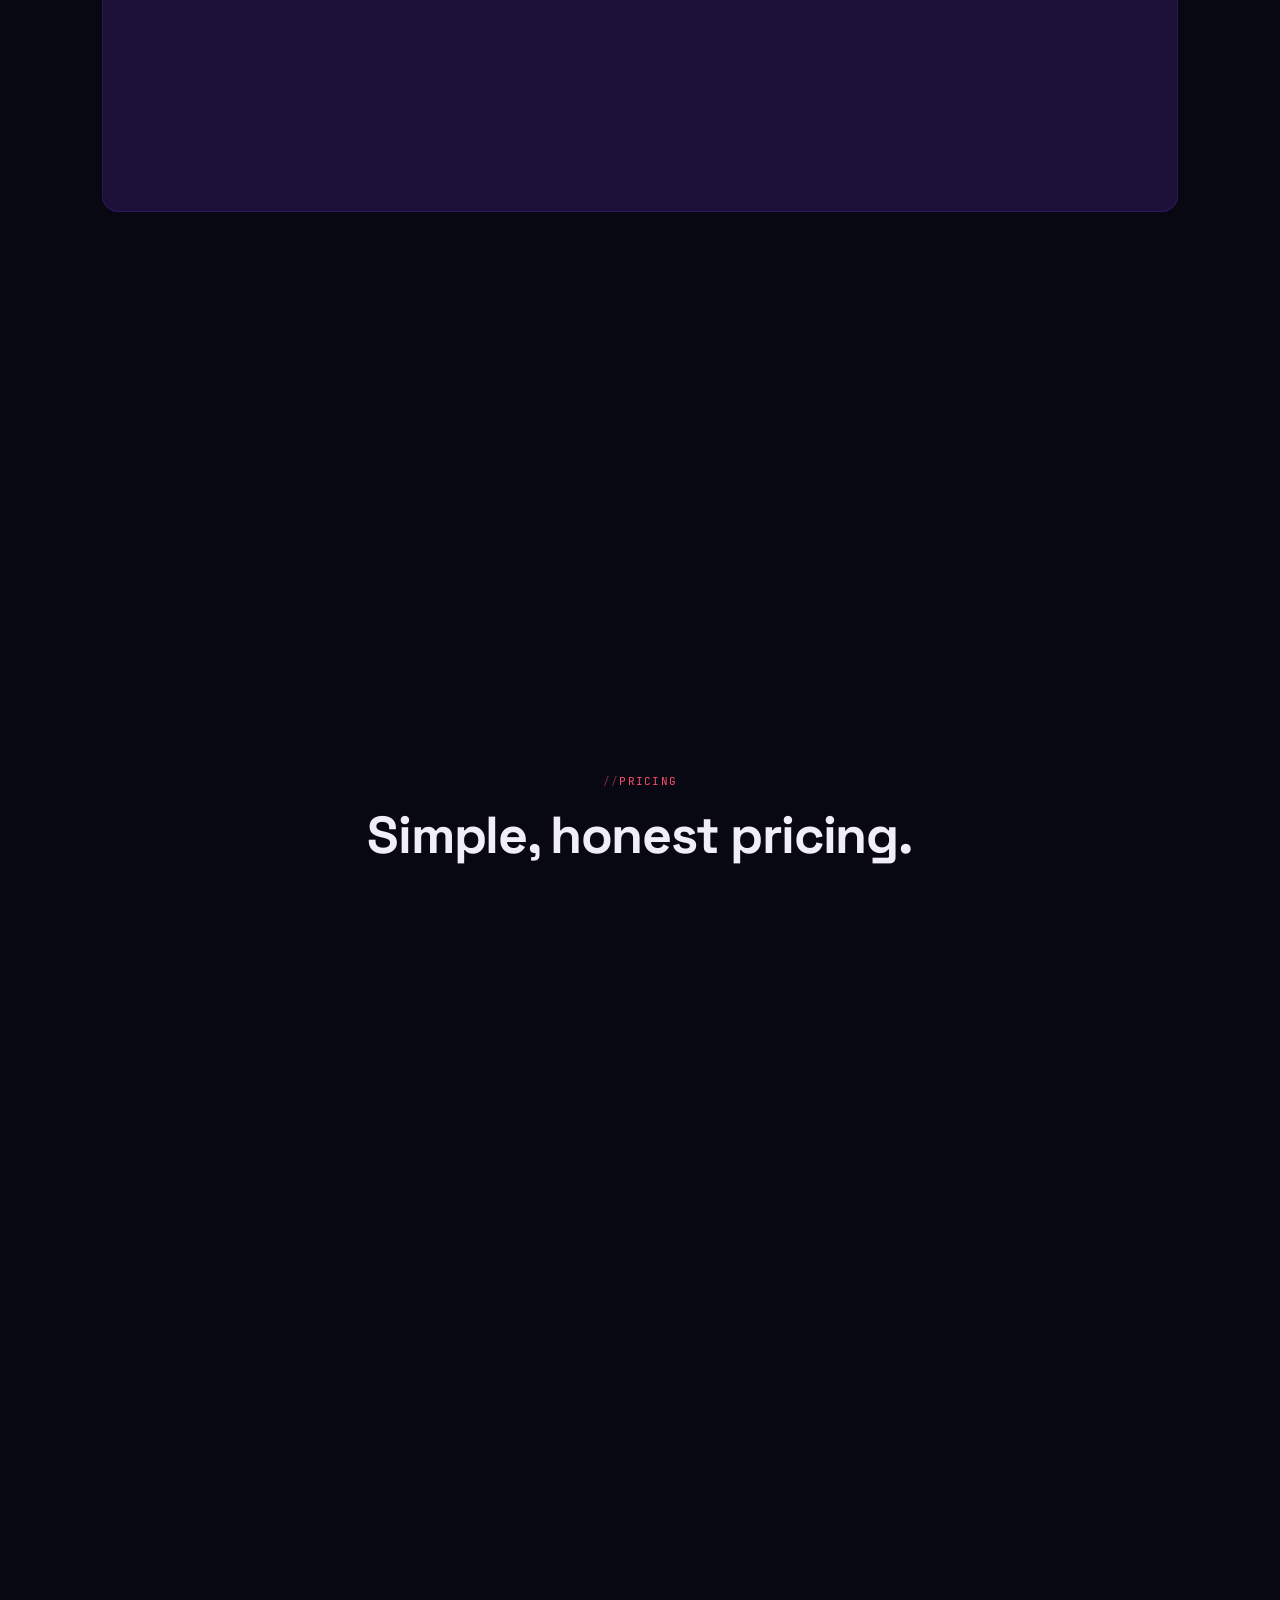
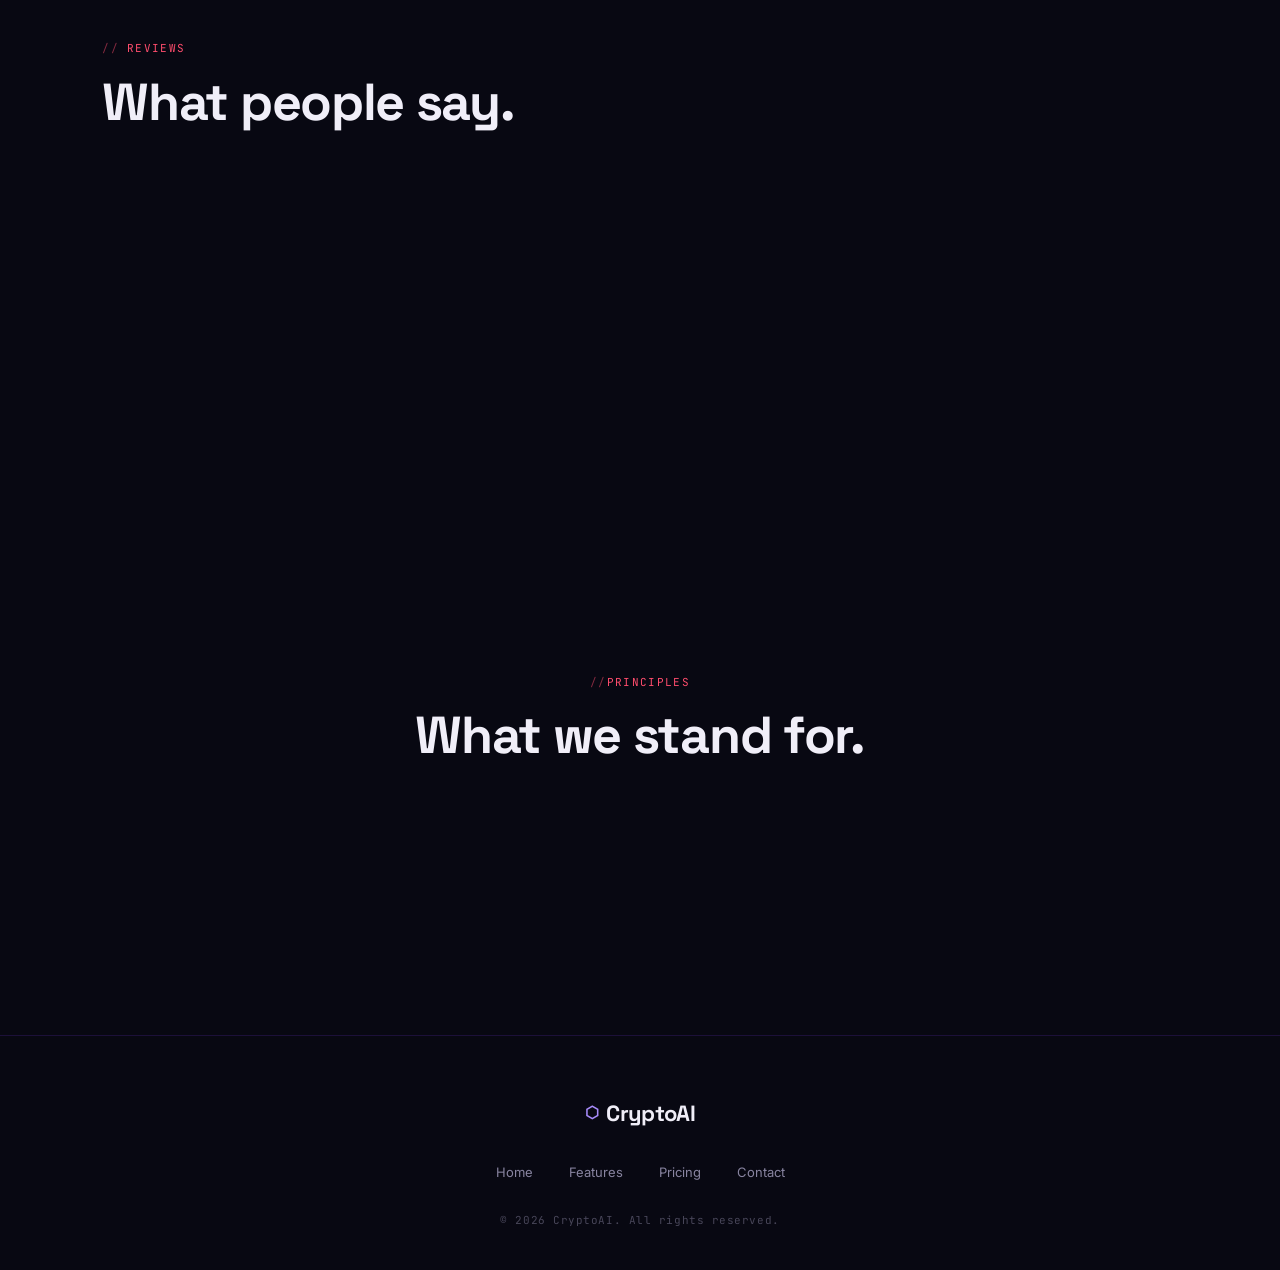
==== commit 675eae1a: "Add files via upload" ====
--- a/index.html
+++ b/index.html
@@ -1,278 +1,294 @@
 <!DOCTYPE html>
 <html lang="en">
-
 <head>
 <meta charset="UTF-8">
 <meta name="viewport" content="width=device-width, initial-scale=1.0">
-
 <title>CryptoAI | Private AI Powered by Crypto</title>
-
-<link rel="stylesheet" href="css/style.css">
+<link rel="stylesheet" href="style.css">
 </head>
-
 <body>
 
 <div class="bg-glow glow-1"></div>
 <div class="bg-glow glow-2"></div>
 
+<!-- NAVBAR -->
 <nav class="navbar">
-
-<div class="logo">
-<img src="assets/logo.png" alt="CryptoAI Logo">
-<span>CryptoAI</span>
-</div>
-
-<ul class="nav-links">
-<li><a href="#home">Home</a></li>
-<li><a href="#features">Features</a></li>
-<li><a href="#pricing">Pricing</a></li>
-<li><a href="#testimonials">Reviews</a></li>
-<li><a href="#footer">Contact</a></li>
-</ul>
-
-<button class="nav-btn">
-Launch App
-</button>
-
+    <div class="logo">
+        <span class="logo-symbol">⬡</span>
+        <span>CryptoAI</span>
+    </div>
+
+    <ul class="nav-links">
+        <li><a href="#home">Home</a></li>
+        <li><a href="#features">Features</a></li>
+        <li><a href="#pricing">Pricing</a></li>
+        <li><a href="#testimonials">Reviews</a></li>
+        <li><a href="#footer">Contact</a></li>
+    </ul>
+
+    <button class="nav-btn">./launch_app</button>
 </nav>
 
+<!-- HERO -->
 <section class="hero" id="home">
-
-<div class="hero-content">
-
-<div class="hero-badge">
-PRIVATE • SECURE • CRYPTO
-</div>
-
-<h1>
-Private AI
-For Everyone
-</h1>
-
-<p>
-Access powerful AI models through a privacy-first platform.
-No tracking.
-No personal profiling.
-Crypto payments supported.
-</p>
-
-<div class="hero-buttons">
-<button class="hero-btn">
-Get Started
-</button>
-
-<button class="secondary-btn">
-Learn More
-</button>
-</div>
-
-</div>
-
-<div class="hero-visual">
-
-<div class="orb"></div>
-
-</div>
-
-</section>
-
+    <div class="hero-content">
+        <div class="hero-badge">private_ai_protocol v2.1</div>
+
+        <h1>
+            AI that<br>
+            <span class="gradient">respects</span><br>
+            <span class="accent">you.</span>
+        </h1>
+
+        <p>
+            Access powerful AI models through a privacy-first platform.
+            Zero tracking. No personal profiling.
+            Crypto payments — use it from anywhere.
+        </p>
+
+        <div class="hero-buttons">
+            <button class="hero-btn">Get Started</button>
+            <button class="secondary-btn">Learn More</button>
+        </div>
+    </div>
+
+    <div class="hero-visual">
+        <div class="terminal-window">
+            <div class="terminal-bar">
+                <span class="terminal-dot dot-red"></span>
+                <span class="terminal-dot dot-yellow"></span>
+                <span class="terminal-dot dot-green"></span>
+                <span class="terminal-title">cryptoai — secure session</span>
+            </div>
+            <div class="terminal-body">
+                <div class="t-line">
+                    <span class="t-prompt">$</span>
+                    <span class="t-cmd">cryptoai connect --private</span>
+                </div>
+                <div class="t-line">
+                    <span class="t-output">✦ Establishing encrypted tunnel...</span>
+                </div>
+                <div class="t-line">
+                    <span class="t-output">✦ Wallet verified (anonymous)</span>
+                </div>
+                <div class="t-line">
+                    <span class="t-success">✓ Connected. No logs written.</span>
+                </div>
+                <div class="t-line" style="margin-top:12px">
+                    <span class="t-prompt">$</span>
+                    <span class="t-cmd">query --model gpt4 "explain zk proofs"</span>
+                </div>
+                <div class="t-line">
+                    <span class="t-output">Thinking<span class="t-cursor"></span></span>
+                </div>
+                <div class="t-line">
+                    <span class="t-comment">// your conversation stays yours</span>
+                </div>
+            </div>
+        </div>
+    </div>
+</section>
+
+<!-- FEATURES -->
 <section class="features" id="features">
-
-<h2>Why CryptoAI?</h2>
-
-<div class="feature-grid">
-
-<div class="feature-card">
-<h3>Privacy First</h3>
-<p>
-No personal profiling. No hidden tracking.
-Your activity stays yours.
-</p>
-</div>
-
-<div class="feature-card">
-<h3>Crypto Payments</h3>
-<p>
-Pay using crypto and access services globally.
-</p>
-</div>
-
-<div class="feature-card">
-<h3>Multiple Models</h3>
-<p>
-Use multiple AI models from a single interface.
-</p>
-</div>
-
-<div class="feature-card">
-<h3>Lightning Fast</h3>
-<p>
-Optimized infrastructure for rapid responses.
-</p>
-</div>
-
-</div>
-
-</section>
-
+    <div class="features-header">
+        <span class="section-label">capabilities</span>
+        <h2>Built different,<br>by design.</h2>
+    </div>
+
+    <div class="feature-grid">
+        <div class="feature-card reveal">
+            <div class="feature-num">01 —</div>
+            <span class="feature-icon">🔒</span>
+            <h3>Privacy First</h3>
+            <p>No personal profiling. No hidden tracking. Your prompts are never stored, sold, or used to train models. Your activity stays yours — cryptographically.</p>
+        </div>
+
+        <div class="feature-card reveal">
+            <div class="feature-num">02 —</div>
+            <span class="feature-icon">₿</span>
+            <h3>Crypto Payments</h3>
+            <p>Pay in BTC, ETH, SOL, or USDC. No credit cards, no billing addresses, no identity verification. Access AI services globally without barriers.</p>
+        </div>
+
+        <div class="feature-card reveal">
+            <div class="feature-num">03 —</div>
+            <span class="feature-icon">⚡</span>
+            <h3>Multiple Models</h3>
+            <p>Route queries across GPT-4, Claude, Gemini, and open-source models from a single interface. Switch models mid-conversation without losing context.</p>
+        </div>
+
+        <div class="feature-card reveal">
+            <div class="feature-num">04 —</div>
+            <span class="feature-icon">→</span>
+            <h3>Lightning Fast</h3>
+            <p>Optimized infrastructure with global edge nodes. Sub-200ms median latency. No queues, no rate-limiting surprises — consistent performance at scale.</p>
+        </div>
+    </div>
+</section>
+
+<!-- STATS -->
 <section class="stats">
-
-<div class="stat-box">
-<h3>50+</h3>
-<p>AI Services</p>
-</div>
-
-<div class="stat-box">
-<h3>99.9%</h3>
-<p>Uptime</p>
-</div>
-
-<div class="stat-box">
-<h3>0 Logs</h3>
-<p>Privacy Focus</p>
-</div>
-
-<div class="stat-box">
-<h3>24/7</h3>
-<p>Availability</p>
-</div>
-
-</section>
-
-<section class="pricing" id="pricing">
-
-<h2>Simple Pricing</h2>
-
-<div class="pricing-grid">
-
-<div class="price-card">
-
-<h3>Starter</h3>
-
-<div class="price">$9</div>
-
-<p>Basic AI Access</p>
-
-<button>Choose Plan</button>
-
-</div>
-
-<div class="price-card featured-plan">
-
-<h3>Professional</h3>
-
-<div class="price">$29</div>
-
-<p>All AI Models</p>
-
-<button>Choose Plan</button>
-
-</div>
-
-<div class="price-card">
-
-<h3>Enterprise</h3>
-
-<div class="price">$99</div>
-
-<p>Unlimited Access</p>
-
-<button>Choose Plan</button>
-
-</div>
-
-</div>
-
-</section>
-
+    <div class="stat-box reveal">
+        <h3>50+</h3>
+        <div class="stat-label-mono">AI Services</div>
+    </div>
+    <div class="stat-box reveal">
+        <h3>99.9%</h3>
+        <div class="stat-label-mono">Uptime SLA</div>
+    </div>
+    <div class="stat-box reveal">
+        <h3>0</h3>
+        <div class="stat-label-mono">Logs Written</div>
+    </div>
+    <div class="stat-box reveal">
+        <h3>24/7</h3>
+        <div class="stat-label-mono">Availability</div>
+    </div>
+</section>
+
+<!-- PRICING -->
+<section class="pricing centered-section" id="pricing">
+    <span class="section-label">pricing</span>
+    <h2>Simple, honest pricing.</h2>
+
+    <div class="pricing-grid">
+        <div class="price-card reveal">
+            <div class="price-tier">starter</div>
+            <h3>Basic Access</h3>
+            <div class="price">
+                <span class="price-currency">$</span>
+                <span class="price-amount">9</span>
+                <span class="price-period">/mo</span>
+            </div>
+            <p class="price-desc">For individuals exploring private AI tools.</p>
+            <ul class="price-features">
+                <li>3 AI models included</li>
+                <li>100K tokens / month</li>
+                <li>Crypto payments</li>
+                <li>Zero logs</li>
+            </ul>
+            <button>Get Started</button>
+        </div>
+
+        <div class="price-card featured-plan reveal">
+            <div class="featured-badge">most popular</div>
+            <div class="price-tier">professional</div>
+            <h3>All Models</h3>
+            <div class="price">
+                <span class="price-currency">$</span>
+                <span class="price-amount">29</span>
+                <span class="price-period">/mo</span>
+            </div>
+            <p class="price-desc">For power users who need the full toolkit.</p>
+            <ul class="price-features">
+                <li>All AI models</li>
+                <li>1M tokens / month</li>
+                <li>Priority routing</li>
+                <li>API access</li>
+            </ul>
+            <button>Get Started</button>
+        </div>
+
+        <div class="price-card reveal">
+            <div class="price-tier">enterprise</div>
+            <h3>Unlimited</h3>
+            <div class="price">
+                <span class="price-currency">$</span>
+                <span class="price-amount">99</span>
+                <span class="price-period">/mo</span>
+            </div>
+            <p class="price-desc">For teams and high-volume deployments.</p>
+            <ul class="price-features">
+                <li>Unlimited tokens</li>
+                <li>Dedicated nodes</li>
+                <li>Custom models</li>
+                <li>SLA guarantee</li>
+            </ul>
+            <button>Contact Sales</button>
+        </div>
+    </div>
+</section>
+
+<!-- TESTIMONIALS -->
 <section class="testimonials" id="testimonials">
-
-<h2>What People Say</h2>
-
-<div class="testimonial-grid">
-
-<div class="testimonial-card">
-
-<p>
-"Finally an AI platform that actually values privacy."
-</p>
-
-<h4>Alex M.</h4>
-
-</div>
-
-<div class="testimonial-card">
-
-<p>
-"Simple, clean and crypto-friendly."
-</p>
-
-<h4>Sarah K.</h4>
-
-</div>
-
-<div class="testimonial-card">
-
-<p>
-"The experience feels premium from start to finish."
-</p>
-
-<h4>David R.</h4>
-
-</div>
-
-</div>
-
-</section>
-
-<section class="trust">
-
-<h2>Trusted Principles</h2>
-
-<div class="trust-grid">
-
-<div class="trust-box">
-Privacy First
-</div>
-
-<div class="trust-box">
-Crypto Payments
-</div>
-
-<div class="trust-box">
-No Tracking
-</div>
-
-<div class="trust-box">
-Global Access
-</div>
-
-</div>
-
-</section>
-
+    <span class="section-label">reviews</span>
+    <h2>What people say.</h2>
+
+    <div class="testimonial-grid">
+        <div class="testimonial-card reveal">
+            <div class="testimonial-stars">★★★★★</div>
+            <p>"Finally an AI platform that actually values privacy. I've tried every service out there — this is the only one I'd trust with sensitive work."</p>
+            <div class="testimonial-meta">
+                <h4>Alex M.</h4>
+                <span class="testimonial-handle">@alexm · Security Researcher</span>
+            </div>
+        </div>
+
+        <div class="testimonial-card reveal">
+            <div class="testimonial-stars">★★★★★</div>
+            <p>"Simple, clean, and crypto-friendly. I set it up in 10 minutes and never had to hand over a credit card or ID. That's rare."</p>
+            <div class="testimonial-meta">
+                <h4>Sarah K.</h4>
+                <span class="testimonial-handle">@sarahk · DeFi Developer</span>
+            </div>
+        </div>
+
+        <div class="testimonial-card reveal">
+            <div class="testimonial-stars">★★★★★</div>
+            <p>"The experience feels premium from start to finish. Multi-model switching is seamless, and latency is genuinely impressive."</p>
+            <div class="testimonial-meta">
+                <h4>David R.</h4>
+                <span class="testimonial-handle">@davidr · Product Designer</span>
+            </div>
+        </div>
+    </div>
+</section>
+
+<!-- TRUST -->
+<section class="trust centered-section">
+    <span class="section-label">principles</span>
+    <h2>What we stand for.</h2>
+
+    <div class="trust-grid">
+        <div class="trust-box reveal">
+            <span class="trust-icon">🔒</span>
+            Privacy First
+        </div>
+        <div class="trust-box reveal">
+            <span class="trust-icon">₿</span>
+            Crypto Native
+        </div>
+        <div class="trust-box reveal">
+            <span class="trust-icon">🚫</span>
+            No Tracking
+        </div>
+        <div class="trust-box reveal">
+            <span class="trust-icon">🌍</span>
+            Global Access
+        </div>
+    </div>
+</section>
+
+<!-- FOOTER -->
 <footer id="footer">
-
-<div class="footer-logo">
-CryptoAI
-</div>
-
-<div class="footer-links">
-
-<a href="#home">Home</a>
-<a href="#features">Features</a>
-<a href="#pricing">Pricing</a>
-<a href="#footer">Contact</a>
-
-</div>
-
-<p>
-© 2026 CryptoAI. All rights reserved.
-</p>
-
+    <div class="footer-inner">
+        <div class="footer-logo">
+            <span class="footer-logo-symbol">⬡</span>
+            CryptoAI
+        </div>
+
+        <ul class="footer-links">
+            <li><a href="#home">Home</a></li>
+            <li><a href="#features">Features</a></li>
+            <li><a href="#pricing">Pricing</a></li>
+            <li><a href="#footer">Contact</a></li>
+        </ul>
+
+        <p>© 2026 CryptoAI. All rights reserved.</p>
+    </div>
 </footer>
 
-<script src="js/app.js"></script>
-
+<script src="app.js"></script>
 </body>
 </html>
--- a/style.css
+++ b/style.css
@@ -0,0 +1,916 @@
+/* ==========================
+   IMPORTS
+========================== */
+
+@import url('https://fonts.googleapis.com/css2?family=Space+Grotesk:wght@300;400;500;600;700&family=Inter:wght@300;400;500&family=JetBrains+Mono:wght@400;500&display=swap');
+
+/* ==========================
+   RESET
+========================== */
+
+*, *::before, *::after {
+    margin: 0;
+    padding: 0;
+    box-sizing: border-box;
+}
+
+html {
+    scroll-behavior: smooth;
+}
+
+body {
+    font-family: 'Inter', sans-serif;
+    background: #080812;
+    color: #F0EEF8;
+    overflow-x: hidden;
+    line-height: 1.6;
+}
+
+/* ==========================
+   CSS VARIABLES
+========================== */
+
+:root {
+    --void: #080812;
+    --surface: #0F0F1E;
+    --surface-2: #141428;
+    --border: rgba(124, 58, 237, 0.18);
+    --border-bright: rgba(124, 58, 237, 0.45);
+    --violet: #7C3AED;
+    --violet-light: #A78BFA;
+    --cyan: #A5F3FC;
+    --coral: #FF4D6D;
+    --white: #F0EEF8;
+    --muted: #8884A0;
+    --mono: 'JetBrains Mono', monospace;
+    --display: 'Space Grotesk', sans-serif;
+}
+
+/* ==========================
+   BACKGROUND
+========================== */
+
+.bg-glow {
+    position: fixed;
+    border-radius: 50%;
+    filter: blur(180px);
+    opacity: 0.12;
+    z-index: -1;
+    pointer-events: none;
+}
+
+.glow-1 {
+    width: 700px;
+    height: 700px;
+    background: #7C3AED;
+    top: -300px;
+    left: -200px;
+}
+
+.glow-2 {
+    width: 500px;
+    height: 500px;
+    background: #FF4D6D;
+    bottom: -200px;
+    right: -150px;
+}
+
+/* ==========================
+   NAVBAR
+========================== */
+
+.navbar {
+    position: fixed;
+    top: 20px;
+    left: 50%;
+    transform: translateX(-50%);
+    width: 90%;
+    max-width: 1400px;
+    display: flex;
+    justify-content: space-between;
+    align-items: center;
+    padding: 14px 24px;
+    background: rgba(15, 15, 30, 0.85);
+    backdrop-filter: blur(24px);
+    border: 1px solid var(--border);
+    border-radius: 12px;
+    z-index: 1000;
+    transition: box-shadow 0.3s ease;
+}
+
+.logo {
+    display: flex;
+    align-items: center;
+    gap: 10px;
+    font-family: var(--display);
+    font-size: 18px;
+    font-weight: 700;
+    letter-spacing: -0.02em;
+}
+
+.logo img {
+    width: 32px;
+    height: 32px;
+    object-fit: contain;
+}
+
+.logo-symbol {
+    color: var(--violet-light);
+    font-family: var(--mono);
+    font-size: 16px;
+}
+
+.nav-links {
+    display: flex;
+    list-style: none;
+    gap: 32px;
+}
+
+.nav-links a {
+    text-decoration: none;
+    color: var(--muted);
+    font-size: 14px;
+    font-weight: 500;
+    letter-spacing: 0.02em;
+    transition: color 0.2s;
+}
+
+.nav-links a:hover {
+    color: var(--white);
+}
+
+.nav-btn {
+    padding: 10px 20px;
+    border: 1px solid var(--border-bright);
+    border-radius: 8px;
+    background: transparent;
+    color: var(--violet-light);
+    font-family: var(--mono);
+    font-size: 13px;
+    font-weight: 500;
+    cursor: pointer;
+    transition: all 0.2s;
+    letter-spacing: 0.03em;
+}
+
+.nav-btn:hover {
+    background: var(--violet);
+    border-color: var(--violet);
+    color: white;
+}
+
+/* ==========================
+   HERO
+========================== */
+
+.hero {
+    min-height: 100vh;
+    display: flex;
+    align-items: center;
+    justify-content: space-between;
+    gap: 60px;
+    padding: 140px 8% 80px;
+}
+
+.hero-content {
+    max-width: 580px;
+}
+
+.hero-badge {
+    display: inline-flex;
+    align-items: center;
+    gap: 8px;
+    padding: 8px 14px;
+    background: rgba(124, 58, 237, 0.12);
+    border: 1px solid var(--border-bright);
+    border-radius: 6px;
+    margin-bottom: 32px;
+    font-family: var(--mono);
+    font-size: 11px;
+    color: var(--violet-light);
+    letter-spacing: 0.1em;
+    text-transform: uppercase;
+}
+
+.hero-badge::before {
+    content: '>';
+    color: var(--coral);
+    font-weight: 700;
+}
+
+.hero-content h1 {
+    font-family: var(--display);
+    font-size: clamp(52px, 7vw, 80px);
+    font-weight: 700;
+    line-height: 1.0;
+    letter-spacing: -0.03em;
+    margin-bottom: 24px;
+}
+
+.hero-content h1 .accent {
+    color: transparent;
+    -webkit-text-stroke: 1px var(--violet-light);
+    background: none;
+}
+
+.hero-content h1 .gradient {
+    background: linear-gradient(135deg, var(--violet-light), var(--cyan));
+    -webkit-background-clip: text;
+    -webkit-text-fill-color: transparent;
+    background-clip: text;
+}
+
+.hero-content p {
+    color: var(--muted);
+    font-size: 17px;
+    line-height: 1.7;
+    max-width: 460px;
+}
+
+.hero-buttons {
+    display: flex;
+    gap: 16px;
+    margin-top: 36px;
+    align-items: center;
+}
+
+.hero-btn {
+    padding: 14px 28px;
+    border-radius: 8px;
+    border: none;
+    background: var(--violet);
+    color: white;
+    font-family: var(--display);
+    font-size: 15px;
+    font-weight: 600;
+    cursor: pointer;
+    transition: all 0.2s;
+    position: relative;
+    overflow: hidden;
+}
+
+.hero-btn::after {
+    content: '';
+    position: absolute;
+    inset: 0;
+    background: linear-gradient(135deg, rgba(255,255,255,0.15), transparent);
+    opacity: 0;
+    transition: opacity 0.2s;
+}
+
+.hero-btn:hover {
+    background: #6D28D9;
+    transform: translateY(-1px);
+    box-shadow: 0 8px 30px rgba(124, 58, 237, 0.4);
+}
+
+.hero-btn:hover::after {
+    opacity: 1;
+}
+
+.secondary-btn {
+    background: transparent;
+    color: var(--muted);
+    border: none;
+    font-size: 14px;
+    cursor: pointer;
+    display: flex;
+    align-items: center;
+    gap: 6px;
+    transition: color 0.2s;
+    font-family: var(--mono);
+    padding: 14px 0;
+}
+
+.secondary-btn:hover {
+    color: var(--white);
+}
+
+.secondary-btn::after {
+    content: '→';
+    transition: transform 0.2s;
+}
+
+.secondary-btn:hover::after {
+    transform: translateX(4px);
+}
+
+/* ==========================
+   TERMINAL WINDOW (HERO VISUAL)
+========================== */
+
+.hero-visual {
+    display: flex;
+    justify-content: center;
+    align-items: center;
+    flex-shrink: 0;
+}
+
+.terminal-window {
+    width: 420px;
+    background: var(--surface);
+    border: 1px solid var(--border);
+    border-radius: 14px;
+    overflow: hidden;
+    box-shadow:
+        0 0 0 1px rgba(124, 58, 237, 0.1),
+        0 40px 80px rgba(0, 0, 0, 0.5),
+        0 0 60px rgba(124, 58, 237, 0.08);
+    animation: floatTerminal 6s ease-in-out infinite;
+}
+
+@keyframes floatTerminal {
+    0%, 100% { transform: translateY(0); }
+    50% { transform: translateY(-18px); }
+}
+
+.terminal-bar {
+    display: flex;
+    align-items: center;
+    gap: 8px;
+    padding: 14px 18px;
+    background: rgba(255, 255, 255, 0.03);
+    border-bottom: 1px solid var(--border);
+}
+
+.terminal-dot {
+    width: 10px;
+    height: 10px;
+    border-radius: 50%;
+}
+
+.dot-red   { background: #FF5F57; }
+.dot-yellow { background: #FFBD2E; }
+.dot-green { background: #28C840; }
+
+.terminal-title {
+    margin-left: auto;
+    font-family: var(--mono);
+    font-size: 11px;
+    color: var(--muted);
+    letter-spacing: 0.05em;
+}
+
+.terminal-body {
+    padding: 20px;
+    font-family: var(--mono);
+    font-size: 13px;
+    line-height: 2;
+}
+
+.t-line {
+    display: flex;
+    gap: 10px;
+}
+
+.t-prompt { color: var(--coral); }
+.t-cmd    { color: var(--cyan); }
+.t-comment { color: #4A4870; }
+.t-output  { color: #A78BFA; padding-left: 20px; }
+.t-success { color: #34D399; padding-left: 20px; }
+
+.t-cursor {
+    display: inline-block;
+    width: 8px;
+    height: 15px;
+    background: var(--violet-light);
+    animation: blink 1.1s step-end infinite;
+    vertical-align: middle;
+}
+
+@keyframes blink {
+    0%, 100% { opacity: 1; }
+    50%       { opacity: 0; }
+}
+
+/* ==========================
+   SECTION COMMON
+========================== */
+
+section {
+    padding: 100px 8%;
+}
+
+.section-label {
+    display: inline-flex;
+    align-items: center;
+    gap: 8px;
+    font-family: var(--mono);
+    font-size: 11px;
+    color: var(--coral);
+    letter-spacing: 0.12em;
+    text-transform: uppercase;
+    margin-bottom: 16px;
+}
+
+.section-label::before {
+    content: '//';
+    opacity: 0.5;
+}
+
+section h2 {
+    font-family: var(--display);
+    font-size: clamp(36px, 5vw, 52px);
+    font-weight: 700;
+    letter-spacing: -0.025em;
+    margin-bottom: 56px;
+    line-height: 1.1;
+}
+
+section.centered-section h2,
+section.centered-section .section-label {
+    text-align: center;
+}
+
+section.centered-section {
+    text-align: center;
+}
+
+section.centered-section > .section-label {
+    display: block;
+}
+
+/* ==========================
+   FEATURES
+========================== */
+
+.features-header {
+    margin-bottom: 0;
+}
+
+.feature-grid {
+    display: grid;
+    grid-template-columns: repeat(2, 1fr);
+    gap: 1px;
+    background: var(--border);
+    border: 1px solid var(--border);
+    border-radius: 16px;
+    overflow: hidden;
+    margin-top: 56px;
+}
+
+.feature-card {
+    background: var(--surface);
+    padding: 44px 40px;
+    position: relative;
+    transition: background 0.3s;
+}
+
+.feature-card:hover {
+    background: var(--surface-2);
+}
+
+.feature-num {
+    font-family: var(--mono);
+    font-size: 11px;
+    color: rgba(124, 58, 237, 0.5);
+    letter-spacing: 0.1em;
+    margin-bottom: 20px;
+}
+
+.feature-icon {
+    font-size: 24px;
+    margin-bottom: 14px;
+    display: block;
+}
+
+.feature-card h3 {
+    font-family: var(--display);
+    margin-bottom: 12px;
+    font-size: 22px;
+    font-weight: 600;
+    letter-spacing: -0.02em;
+}
+
+.feature-card p {
+    color: var(--muted);
+    font-size: 15px;
+    line-height: 1.65;
+}
+
+/* ==========================
+   STATS
+========================== */
+
+.stats {
+    display: grid;
+    grid-template-columns: repeat(4, 1fr);
+    gap: 24px;
+}
+
+.stat-box {
+    background: var(--surface);
+    border: 1px solid var(--border);
+    border-radius: 14px;
+    text-align: center;
+    padding: 44px 24px;
+    position: relative;
+    overflow: hidden;
+}
+
+.stat-box::before {
+    content: '';
+    position: absolute;
+    top: 0;
+    left: 0;
+    right: 0;
+    height: 2px;
+    background: linear-gradient(90deg, transparent, var(--violet), transparent);
+}
+
+.stat-box h3 {
+    font-family: var(--display);
+    font-size: 46px;
+    font-weight: 700;
+    letter-spacing: -0.04em;
+    color: var(--white);
+    margin-bottom: 8px;
+    line-height: 1;
+}
+
+.stat-label-mono {
+    font-family: var(--mono);
+    font-size: 11px;
+    color: var(--muted);
+    letter-spacing: 0.1em;
+    text-transform: uppercase;
+}
+
+/* ==========================
+   PRICING
+========================== */
+
+.pricing-grid {
+    display: grid;
+    grid-template-columns: repeat(3, 1fr);
+    gap: 20px;
+    max-width: 1000px;
+    margin: 0 auto;
+}
+
+.price-card {
+    background: var(--surface);
+    border: 1px solid var(--border);
+    border-radius: 16px;
+    padding: 40px 32px;
+    position: relative;
+    transition: border-color 0.3s, transform 0.3s;
+}
+
+.price-card:hover {
+    transform: translateY(-4px);
+    border-color: var(--border-bright);
+}
+
+.featured-plan {
+    background: var(--surface-2);
+    border-color: var(--violet);
+}
+
+.featured-badge {
+    position: absolute;
+    top: -12px;
+    left: 50%;
+    transform: translateX(-50%);
+    background: var(--violet);
+    color: white;
+    font-family: var(--mono);
+    font-size: 10px;
+    font-weight: 500;
+    letter-spacing: 0.1em;
+    padding: 4px 12px;
+    border-radius: 20px;
+    text-transform: uppercase;
+    white-space: nowrap;
+}
+
+.price-tier {
+    font-family: var(--mono);
+    font-size: 11px;
+    color: var(--muted);
+    letter-spacing: 0.1em;
+    text-transform: uppercase;
+    margin-bottom: 12px;
+}
+
+.price-card h3 {
+    font-family: var(--display);
+    font-size: 20px;
+    font-weight: 600;
+    margin-bottom: 0;
+    letter-spacing: -0.02em;
+}
+
+.price {
+    display: flex;
+    align-items: baseline;
+    gap: 4px;
+    margin: 20px 0 8px;
+}
+
+.price-currency {
+    font-family: var(--mono);
+    font-size: 18px;
+    color: var(--muted);
+}
+
+.price-amount {
+    font-family: var(--display);
+    font-size: 54px;
+    font-weight: 700;
+    letter-spacing: -0.04em;
+    color: var(--white);
+    line-height: 1;
+}
+
+.price-period {
+    font-family: var(--mono);
+    font-size: 12px;
+    color: var(--muted);
+}
+
+.price-desc {
+    color: var(--muted);
+    font-size: 14px;
+    margin-bottom: 28px;
+    line-height: 1.5;
+    border-bottom: 1px solid var(--border);
+    padding-bottom: 20px;
+}
+
+.price-features {
+    list-style: none;
+    margin-bottom: 32px;
+    display: flex;
+    flex-direction: column;
+    gap: 10px;
+}
+
+.price-features li {
+    display: flex;
+    align-items: center;
+    gap: 10px;
+    font-size: 14px;
+    color: var(--muted);
+}
+
+.price-features li::before {
+    content: '✓';
+    color: var(--violet-light);
+    font-family: var(--mono);
+    font-weight: 700;
+    flex-shrink: 0;
+}
+
+.price-card button {
+    width: 100%;
+    padding: 13px;
+    border-radius: 8px;
+    font-family: var(--display);
+    font-size: 14px;
+    font-weight: 600;
+    cursor: pointer;
+    transition: all 0.2s;
+}
+
+.price-card:not(.featured-plan) button {
+    border: 1px solid var(--border-bright);
+    background: transparent;
+    color: var(--violet-light);
+}
+
+.price-card:not(.featured-plan) button:hover {
+    background: var(--violet);
+    border-color: var(--violet);
+    color: white;
+}
+
+.featured-plan button {
+    border: none;
+    background: var(--violet);
+    color: white;
+}
+
+.featured-plan button:hover {
+    background: #6D28D9;
+    box-shadow: 0 6px 20px rgba(124, 58, 237, 0.4);
+}
+
+/* ==========================
+   TESTIMONIALS
+========================== */
+
+.testimonial-grid {
+    display: grid;
+    grid-template-columns: repeat(3, 1fr);
+    gap: 20px;
+}
+
+.testimonial-card {
+    background: var(--surface);
+    border: 1px solid var(--border);
+    border-radius: 14px;
+    padding: 32px;
+    display: flex;
+    flex-direction: column;
+    gap: 20px;
+    transition: border-color 0.3s;
+}
+
+.testimonial-card:hover {
+    border-color: var(--border-bright);
+}
+
+.testimonial-stars {
+    font-size: 13px;
+    color: #FBBF24;
+    letter-spacing: 2px;
+}
+
+.testimonial-card p {
+    color: var(--white);
+    font-size: 15px;
+    line-height: 1.65;
+    font-style: italic;
+    flex-grow: 1;
+}
+
+.testimonial-meta {
+    display: flex;
+    flex-direction: column;
+    gap: 2px;
+    border-top: 1px solid var(--border);
+    padding-top: 16px;
+}
+
+.testimonial-card h4 {
+    font-family: var(--display);
+    font-size: 15px;
+    font-weight: 600;
+    color: var(--white);
+}
+
+.testimonial-handle {
+    font-family: var(--mono);
+    font-size: 11px;
+    color: var(--muted);
+}
+
+/* ==========================
+   TRUST
+========================== */
+
+.trust-grid {
+    display: grid;
+    grid-template-columns: repeat(4, 1fr);
+    gap: 16px;
+    max-width: 900px;
+    margin: 0 auto;
+}
+
+.trust-box {
+    background: var(--surface);
+    border: 1px solid var(--border);
+    border-radius: 10px;
+    padding: 24px 20px;
+    text-align: center;
+    font-family: var(--mono);
+    font-size: 12px;
+    color: var(--muted);
+    letter-spacing: 0.08em;
+    text-transform: uppercase;
+    transition: all 0.2s;
+}
+
+.trust-box:hover {
+    border-color: var(--border-bright);
+    color: var(--violet-light);
+}
+
+.trust-icon {
+    font-size: 22px;
+    display: block;
+    margin-bottom: 10px;
+}
+
+/* ==========================
+   FOOTER
+========================== */
+
+footer {
+    padding: 60px 8% 40px;
+    border-top: 1px solid var(--border);
+}
+
+.footer-inner {
+    display: flex;
+    flex-direction: column;
+    align-items: center;
+    gap: 28px;
+    text-align: center;
+}
+
+.footer-logo {
+    font-family: var(--display);
+    font-size: 22px;
+    font-weight: 700;
+    letter-spacing: -0.03em;
+    display: flex;
+    align-items: center;
+    gap: 8px;
+}
+
+.footer-logo-symbol {
+    font-family: var(--mono);
+    font-size: 16px;
+    color: var(--violet-light);
+}
+
+.footer-links {
+    display: flex;
+    justify-content: center;
+    gap: 36px;
+    flex-wrap: wrap;
+    list-style: none;
+}
+
+.footer-links a {
+    text-decoration: none;
+    color: var(--muted);
+    font-size: 13px;
+    transition: color 0.2s;
+}
+
+.footer-links a:hover {
+    color: var(--white);
+}
+
+footer p {
+    font-family: var(--mono);
+    font-size: 11px;
+    color: rgba(136, 132, 160, 0.5);
+    letter-spacing: 0.05em;
+}
+
+/* ==========================
+   SCROLL REVEAL BASE
+========================== */
+
+.reveal {
+    opacity: 0;
+    transform: translateY(30px);
+    transition: opacity 0.7s ease, transform 0.7s ease;
+}
+
+.reveal.visible {
+    opacity: 1;
+    transform: translateY(0);
+}
+
+/* ==========================
+   RESPONSIVE
+========================== */
+
+@media (max-width: 900px) {
+    .hero {
+        flex-direction: column;
+        padding-top: 120px;
+        text-align: center;
+    }
+
+    .hero-content p,
+    .hero-buttons {
+        margin-left: auto;
+        margin-right: auto;
+        justify-content: center;
+    }
+
+    .terminal-window {
+        width: 100%;
+        max-width: 420px;
+    }
+
+    .feature-grid,
+    .pricing-grid,
+    .testimonial-grid {
+        grid-template-columns: 1fr;
+    }
+
+    .stats,
+    .trust-grid {
+        grid-template-columns: repeat(2, 1fr);
+    }
+
+    .nav-links {
+        display: none;
+    }
+}
+
+@media (prefers-reduced-motion: reduce) {
+    .terminal-window,
+    .orb,
+    .reveal {
+        animation: none;
+        transition: none;
+    }
+}
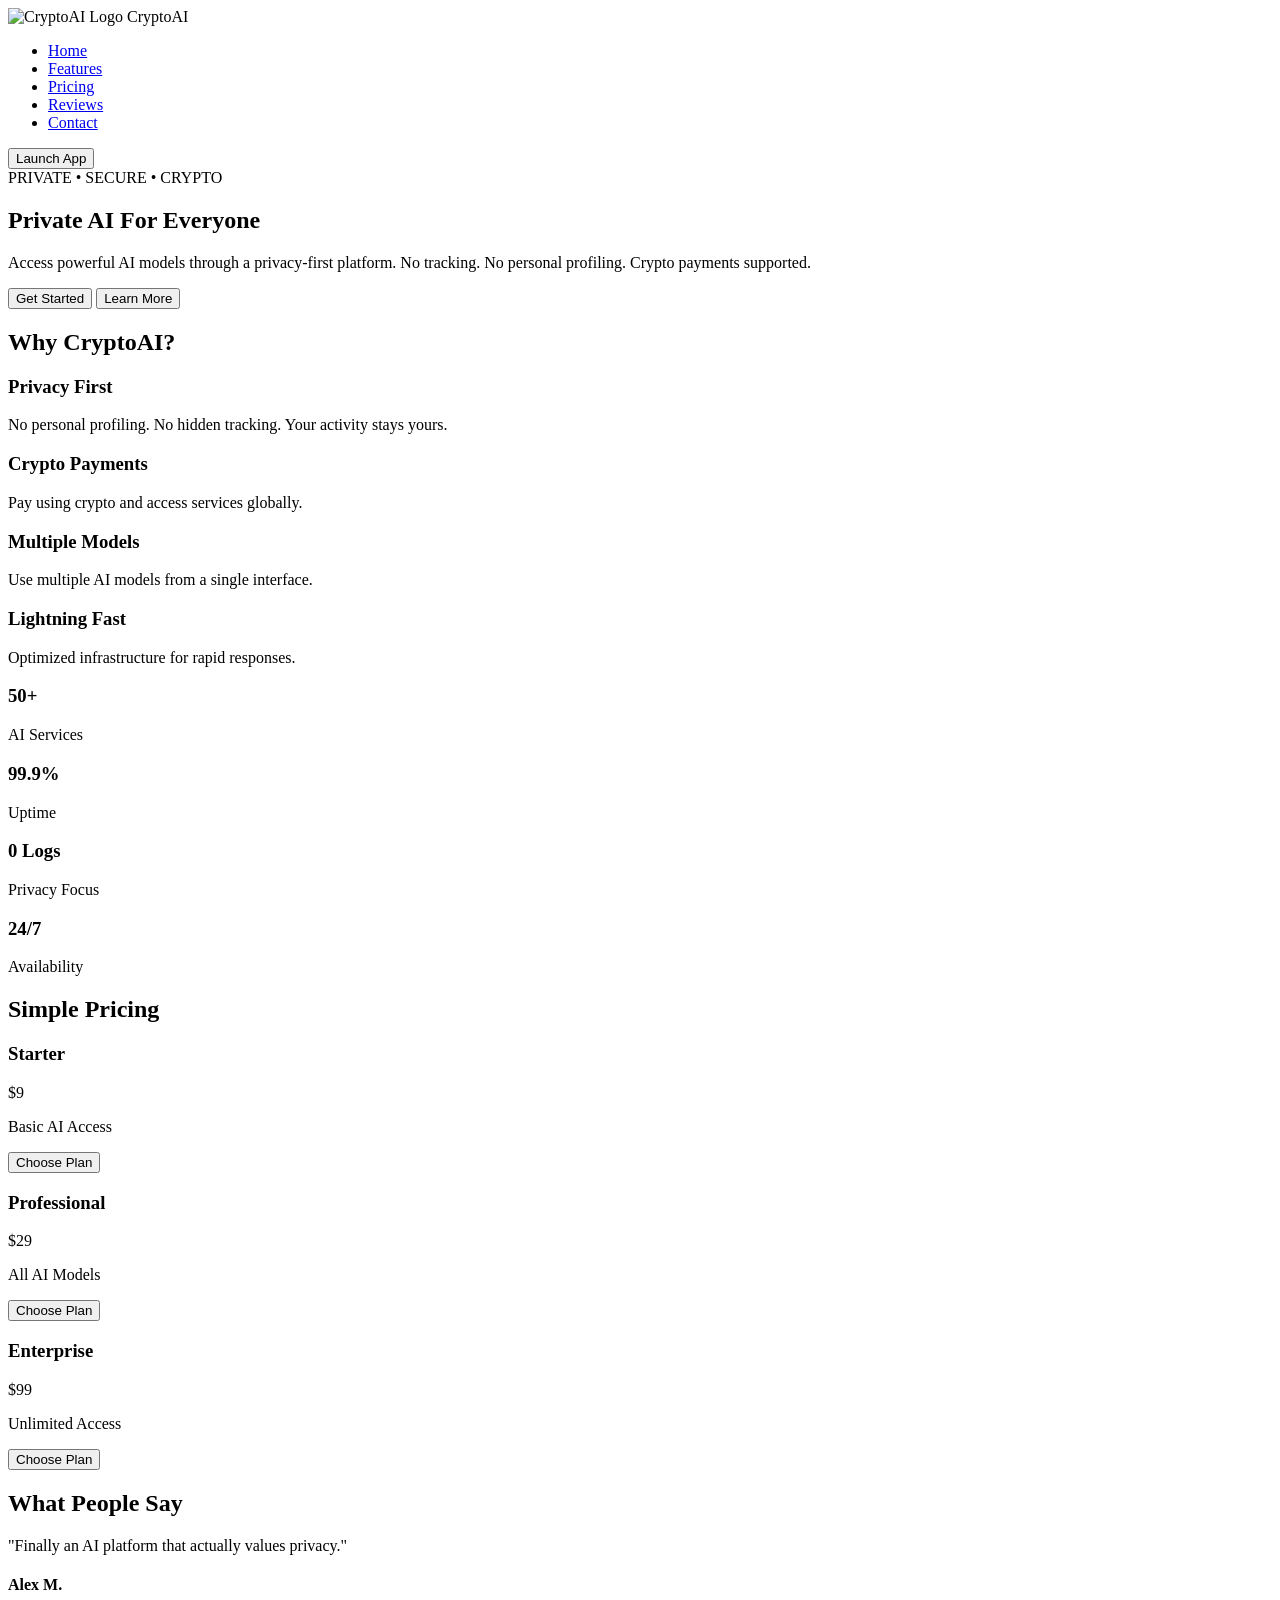
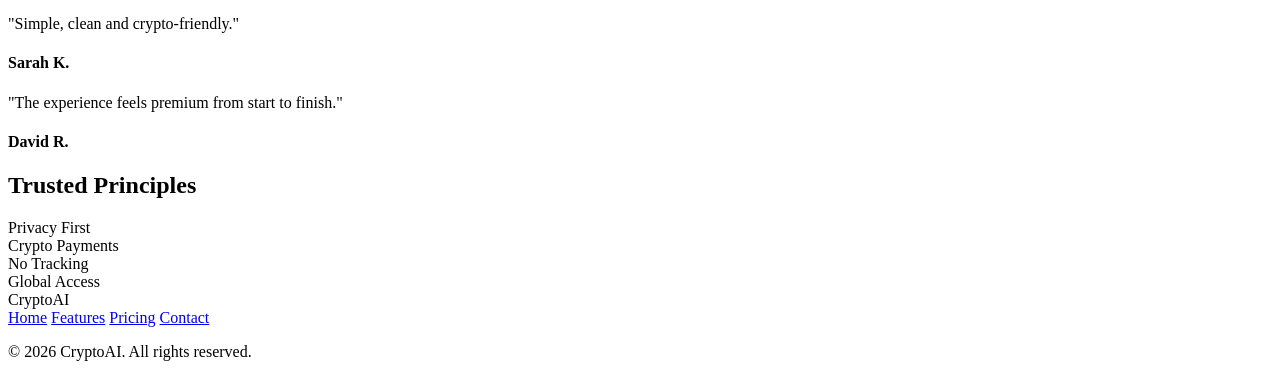
==== commit 501990bc: "Refactor HTML structure and update links" ====
--- a/index.html
+++ b/index.html
@@ -1,294 +1,278 @@
 <!DOCTYPE html>
 <html lang="en">
+
 <head>
 <meta charset="UTF-8">
 <meta name="viewport" content="width=device-width, initial-scale=1.0">
+
 <title>CryptoAI | Private AI Powered by Crypto</title>
-<link rel="stylesheet" href="style.css">
+
+<link rel="stylesheet" href="css/style.css">
 </head>
+
 <body>
 
 <div class="bg-glow glow-1"></div>
 <div class="bg-glow glow-2"></div>
 
-<!-- NAVBAR -->
 <nav class="navbar">
-    <div class="logo">
-        <span class="logo-symbol">⬡</span>
-        <span>CryptoAI</span>
-    </div>
-
-    <ul class="nav-links">
-        <li><a href="#home">Home</a></li>
-        <li><a href="#features">Features</a></li>
-        <li><a href="#pricing">Pricing</a></li>
-        <li><a href="#testimonials">Reviews</a></li>
-        <li><a href="#footer">Contact</a></li>
-    </ul>
-
-    <button class="nav-btn">./launch_app</button>
+
+<div class="logo">
+<img src="assets/logo.png" alt="CryptoAI Logo">
+<span>CryptoAI</span>
+</div>
+
+<ul class="nav-links">
+<li><a href="#home">Home</a></li>
+<li><a href="#features">Features</a></li>
+<li><a href="#pricing">Pricing</a></li>
+<li><a href="#testimonials">Reviews</a></li>
+<li><a href="#footer">Contact</a></li>
+</ul>
+
+<button class="nav-btn">
+Launch App
+</button>
+
 </nav>
 
-<!-- HERO -->
 <section class="hero" id="home">
-    <div class="hero-content">
-        <div class="hero-badge">private_ai_protocol v2.1</div>
-
-        <h1>
-            AI that<br>
-            <span class="gradient">respects</span><br>
-            <span class="accent">you.</span>
-        </h1>
-
-        <p>
-            Access powerful AI models through a privacy-first platform.
-            Zero tracking. No personal profiling.
-            Crypto payments — use it from anywhere.
-        </p>
-
-        <div class="hero-buttons">
-            <button class="hero-btn">Get Started</button>
-            <button class="secondary-btn">Learn More</button>
-        </div>
-    </div>
-
-    <div class="hero-visual">
-        <div class="terminal-window">
-            <div class="terminal-bar">
-                <span class="terminal-dot dot-red"></span>
-                <span class="terminal-dot dot-yellow"></span>
-                <span class="terminal-dot dot-green"></span>
-                <span class="terminal-title">cryptoai — secure session</span>
-            </div>
-            <div class="terminal-body">
-                <div class="t-line">
-                    <span class="t-prompt">$</span>
-                    <span class="t-cmd">cryptoai connect --private</span>
-                </div>
-                <div class="t-line">
-                    <span class="t-output">✦ Establishing encrypted tunnel...</span>
-                </div>
-                <div class="t-line">
-                    <span class="t-output">✦ Wallet verified (anonymous)</span>
-                </div>
-                <div class="t-line">
-                    <span class="t-success">✓ Connected. No logs written.</span>
-                </div>
-                <div class="t-line" style="margin-top:12px">
-                    <span class="t-prompt">$</span>
-                    <span class="t-cmd">query --model gpt4 "explain zk proofs"</span>
-                </div>
-                <div class="t-line">
-                    <span class="t-output">Thinking<span class="t-cursor"></span></span>
-                </div>
-                <div class="t-line">
-                    <span class="t-comment">// your conversation stays yours</span>
-                </div>
-            </div>
-        </div>
-    </div>
-</section>
-
-<!-- FEATURES -->
+
+<div class="hero-content">
+
+<div class="hero-badge">
+PRIVATE • SECURE • CRYPTO
+</div>
+
+<h1>
+Private AI
+For Everyone
+</h1>
+
+<p>
+Access powerful AI models through a privacy-first platform.
+No tracking.
+No personal profiling.
+Crypto payments supported.
+</p>
+
+<div class="hero-buttons">
+<button class="hero-btn">
+Get Started
+</button>
+
+<button class="secondary-btn">
+Learn More
+</button>
+</div>
+
+</div>
+
+<div class="hero-visual">
+
+<div class="orb"></div>
+
+</div>
+
+</section>
+
 <section class="features" id="features">
-    <div class="features-header">
-        <span class="section-label">capabilities</span>
-        <h2>Built different,<br>by design.</h2>
-    </div>
-
-    <div class="feature-grid">
-        <div class="feature-card reveal">
-            <div class="feature-num">01 —</div>
-            <span class="feature-icon">🔒</span>
-            <h3>Privacy First</h3>
-            <p>No personal profiling. No hidden tracking. Your prompts are never stored, sold, or used to train models. Your activity stays yours — cryptographically.</p>
-        </div>
-
-        <div class="feature-card reveal">
-            <div class="feature-num">02 —</div>
-            <span class="feature-icon">₿</span>
-            <h3>Crypto Payments</h3>
-            <p>Pay in BTC, ETH, SOL, or USDC. No credit cards, no billing addresses, no identity verification. Access AI services globally without barriers.</p>
-        </div>
-
-        <div class="feature-card reveal">
-            <div class="feature-num">03 —</div>
-            <span class="feature-icon">⚡</span>
-            <h3>Multiple Models</h3>
-            <p>Route queries across GPT-4, Claude, Gemini, and open-source models from a single interface. Switch models mid-conversation without losing context.</p>
-        </div>
-
-        <div class="feature-card reveal">
-            <div class="feature-num">04 —</div>
-            <span class="feature-icon">→</span>
-            <h3>Lightning Fast</h3>
-            <p>Optimized infrastructure with global edge nodes. Sub-200ms median latency. No queues, no rate-limiting surprises — consistent performance at scale.</p>
-        </div>
-    </div>
-</section>
-
-<!-- STATS -->
+
+<h2>Why CryptoAI?</h2>
+
+<div class="feature-grid">
+
+<div class="feature-card">
+<h3>Privacy First</h3>
+<p>
+No personal profiling. No hidden tracking.
+Your activity stays yours.
+</p>
+</div>
+
+<div class="feature-card">
+<h3>Crypto Payments</h3>
+<p>
+Pay using crypto and access services globally.
+</p>
+</div>
+
+<div class="feature-card">
+<h3>Multiple Models</h3>
+<p>
+Use multiple AI models from a single interface.
+</p>
+</div>
+
+<div class="feature-card">
+<h3>Lightning Fast</h3>
+<p>
+Optimized infrastructure for rapid responses.
+</p>
+</div>
+
+</div>
+
+</section>
+
 <section class="stats">
-    <div class="stat-box reveal">
-        <h3>50+</h3>
-        <div class="stat-label-mono">AI Services</div>
-    </div>
-    <div class="stat-box reveal">
-        <h3>99.9%</h3>
-        <div class="stat-label-mono">Uptime SLA</div>
-    </div>
-    <div class="stat-box reveal">
-        <h3>0</h3>
-        <div class="stat-label-mono">Logs Written</div>
-    </div>
-    <div class="stat-box reveal">
-        <h3>24/7</h3>
-        <div class="stat-label-mono">Availability</div>
-    </div>
-</section>
-
-<!-- PRICING -->
-<section class="pricing centered-section" id="pricing">
-    <span class="section-label">pricing</span>
-    <h2>Simple, honest pricing.</h2>
-
-    <div class="pricing-grid">
-        <div class="price-card reveal">
-            <div class="price-tier">starter</div>
-            <h3>Basic Access</h3>
-            <div class="price">
-                <span class="price-currency">$</span>
-                <span class="price-amount">9</span>
-                <span class="price-period">/mo</span>
-            </div>
-            <p class="price-desc">For individuals exploring private AI tools.</p>
-            <ul class="price-features">
-                <li>3 AI models included</li>
-                <li>100K tokens / month</li>
-                <li>Crypto payments</li>
-                <li>Zero logs</li>
-            </ul>
-            <button>Get Started</button>
-        </div>
-
-        <div class="price-card featured-plan reveal">
-            <div class="featured-badge">most popular</div>
-            <div class="price-tier">professional</div>
-            <h3>All Models</h3>
-            <div class="price">
-                <span class="price-currency">$</span>
-                <span class="price-amount">29</span>
-                <span class="price-period">/mo</span>
-            </div>
-            <p class="price-desc">For power users who need the full toolkit.</p>
-            <ul class="price-features">
-                <li>All AI models</li>
-                <li>1M tokens / month</li>
-                <li>Priority routing</li>
-                <li>API access</li>
-            </ul>
-            <button>Get Started</button>
-        </div>
-
-        <div class="price-card reveal">
-            <div class="price-tier">enterprise</div>
-            <h3>Unlimited</h3>
-            <div class="price">
-                <span class="price-currency">$</span>
-                <span class="price-amount">99</span>
-                <span class="price-period">/mo</span>
-            </div>
-            <p class="price-desc">For teams and high-volume deployments.</p>
-            <ul class="price-features">
-                <li>Unlimited tokens</li>
-                <li>Dedicated nodes</li>
-                <li>Custom models</li>
-                <li>SLA guarantee</li>
-            </ul>
-            <button>Contact Sales</button>
-        </div>
-    </div>
-</section>
-
-<!-- TESTIMONIALS -->
+
+<div class="stat-box">
+<h3>50+</h3>
+<p>AI Services</p>
+</div>
+
+<div class="stat-box">
+<h3>99.9%</h3>
+<p>Uptime</p>
+</div>
+
+<div class="stat-box">
+<h3>0 Logs</h3>
+<p>Privacy Focus</p>
+</div>
+
+<div class="stat-box">
+<h3>24/7</h3>
+<p>Availability</p>
+</div>
+
+</section>
+
+<section class="pricing" id="pricing">
+
+<h2>Simple Pricing</h2>
+
+<div class="pricing-grid">
+
+<div class="price-card">
+
+<h3>Starter</h3>
+
+<div class="price">$9</div>
+
+<p>Basic AI Access</p>
+
+<button>Choose Plan</button>
+
+</div>
+
+<div class="price-card featured-plan">
+
+<h3>Professional</h3>
+
+<div class="price">$29</div>
+
+<p>All AI Models</p>
+
+<button>Choose Plan</button>
+
+</div>
+
+<div class="price-card">
+
+<h3>Enterprise</h3>
+
+<div class="price">$99</div>
+
+<p>Unlimited Access</p>
+
+<button>Choose Plan</button>
+
+</div>
+
+</div>
+
+</section>
+
 <section class="testimonials" id="testimonials">
-    <span class="section-label">reviews</span>
-    <h2>What people say.</h2>
-
-    <div class="testimonial-grid">
-        <div class="testimonial-card reveal">
-            <div class="testimonial-stars">★★★★★</div>
-            <p>"Finally an AI platform that actually values privacy. I've tried every service out there — this is the only one I'd trust with sensitive work."</p>
-            <div class="testimonial-meta">
-                <h4>Alex M.</h4>
-                <span class="testimonial-handle">@alexm · Security Researcher</span>
-            </div>
-        </div>
-
-        <div class="testimonial-card reveal">
-            <div class="testimonial-stars">★★★★★</div>
-            <p>"Simple, clean, and crypto-friendly. I set it up in 10 minutes and never had to hand over a credit card or ID. That's rare."</p>
-            <div class="testimonial-meta">
-                <h4>Sarah K.</h4>
-                <span class="testimonial-handle">@sarahk · DeFi Developer</span>
-            </div>
-        </div>
-
-        <div class="testimonial-card reveal">
-            <div class="testimonial-stars">★★★★★</div>
-            <p>"The experience feels premium from start to finish. Multi-model switching is seamless, and latency is genuinely impressive."</p>
-            <div class="testimonial-meta">
-                <h4>David R.</h4>
-                <span class="testimonial-handle">@davidr · Product Designer</span>
-            </div>
-        </div>
-    </div>
-</section>
-
-<!-- TRUST -->
-<section class="trust centered-section">
-    <span class="section-label">principles</span>
-    <h2>What we stand for.</h2>
-
-    <div class="trust-grid">
-        <div class="trust-box reveal">
-            <span class="trust-icon">🔒</span>
-            Privacy First
-        </div>
-        <div class="trust-box reveal">
-            <span class="trust-icon">₿</span>
-            Crypto Native
-        </div>
-        <div class="trust-box reveal">
-            <span class="trust-icon">🚫</span>
-            No Tracking
-        </div>
-        <div class="trust-box reveal">
-            <span class="trust-icon">🌍</span>
-            Global Access
-        </div>
-    </div>
-</section>
-
-<!-- FOOTER -->
+
+<h2>What People Say</h2>
+
+<div class="testimonial-grid">
+
+<div class="testimonial-card">
+
+<p>
+"Finally an AI platform that actually values privacy."
+</p>
+
+<h4>Alex M.</h4>
+
+</div>
+
+<div class="testimonial-card">
+
+<p>
+"Simple, clean and crypto-friendly."
+</p>
+
+<h4>Sarah K.</h4>
+
+</div>
+
+<div class="testimonial-card">
+
+<p>
+"The experience feels premium from start to finish."
+</p>
+
+<h4>David R.</h4>
+
+</div>
+
+</div>
+
+</section>
+
+<section class="trust">
+
+<h2>Trusted Principles</h2>
+
+<div class="trust-grid">
+
+<div class="trust-box">
+Privacy First
+</div>
+
+<div class="trust-box">
+Crypto Payments
+</div>
+
+<div class="trust-box">
+No Tracking
+</div>
+
+<div class="trust-box">
+Global Access
+</div>
+
+</div>
+
+</section>
+
 <footer id="footer">
-    <div class="footer-inner">
-        <div class="footer-logo">
-            <span class="footer-logo-symbol">⬡</span>
-            CryptoAI
-        </div>
-
-        <ul class="footer-links">
-            <li><a href="#home">Home</a></li>
-            <li><a href="#features">Features</a></li>
-            <li><a href="#pricing">Pricing</a></li>
-            <li><a href="#footer">Contact</a></li>
-        </ul>
-
-        <p>© 2026 CryptoAI. All rights reserved.</p>
-    </div>
+
+<div class="footer-logo">
+CryptoAI
+</div>
+
+<div class="footer-links">
+
+<a href="#home">Home</a>
+<a href="#features">Features</a>
+<a href="#pricing">Pricing</a>
+<a href="#footer">Contact</a>
+
+</div>
+
+<p>
+© 2026 CryptoAI. All rights reserved.
+</p>
+
 </footer>
 
-<script src="app.js"></script>
+<script src="js/app.js"></script>
+
 </body>
 </html>
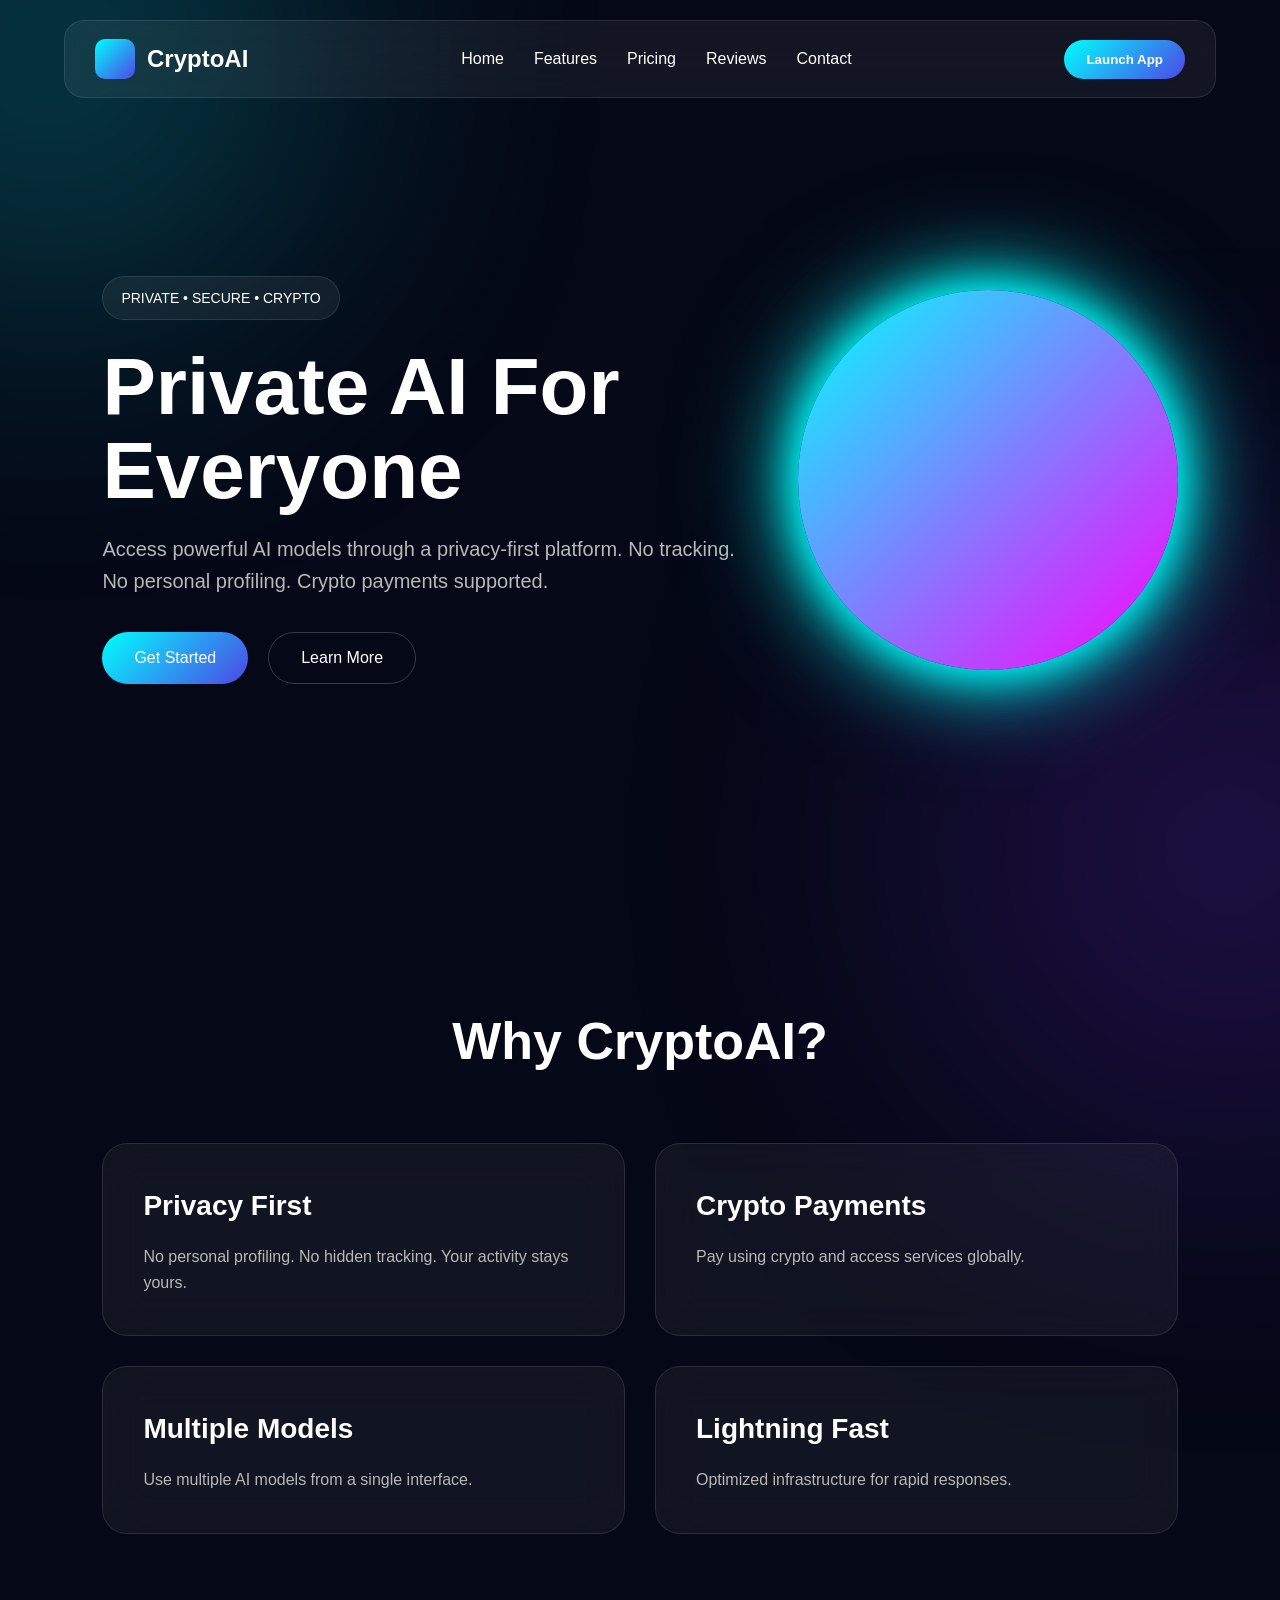
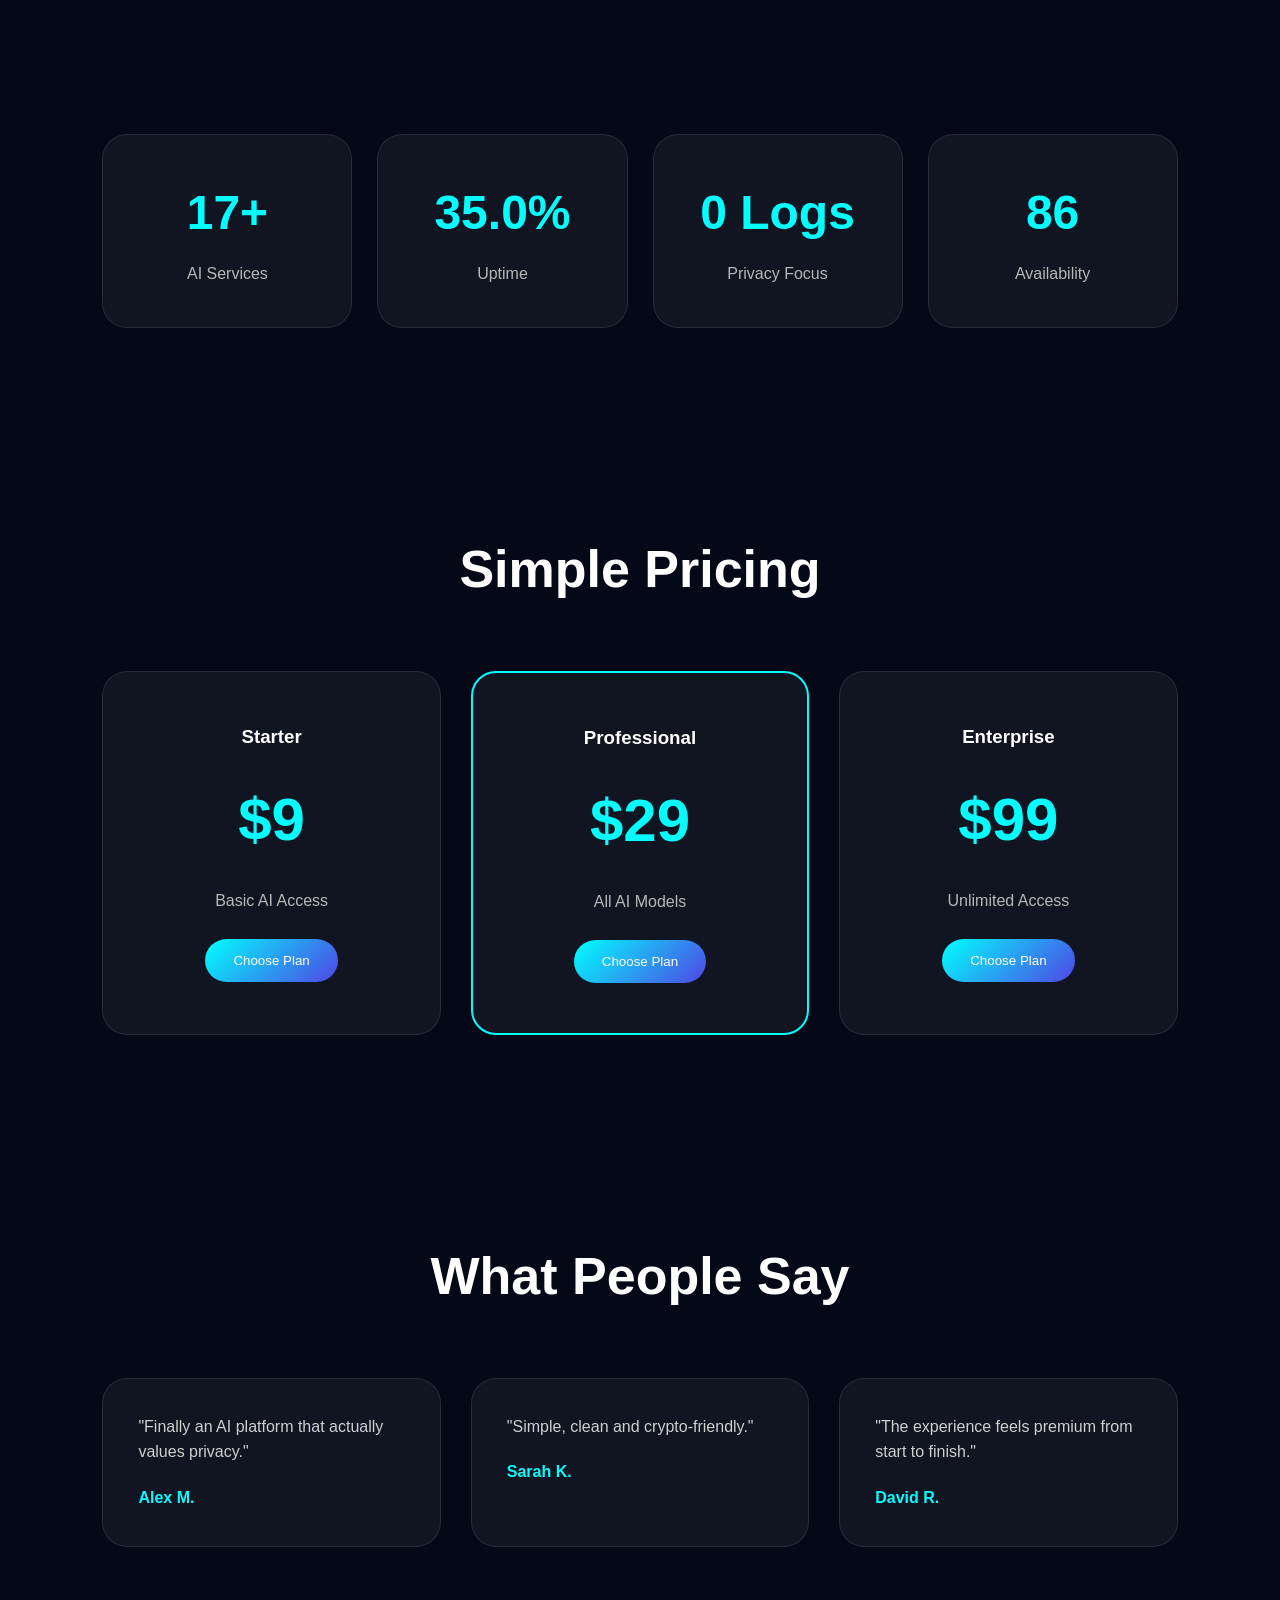
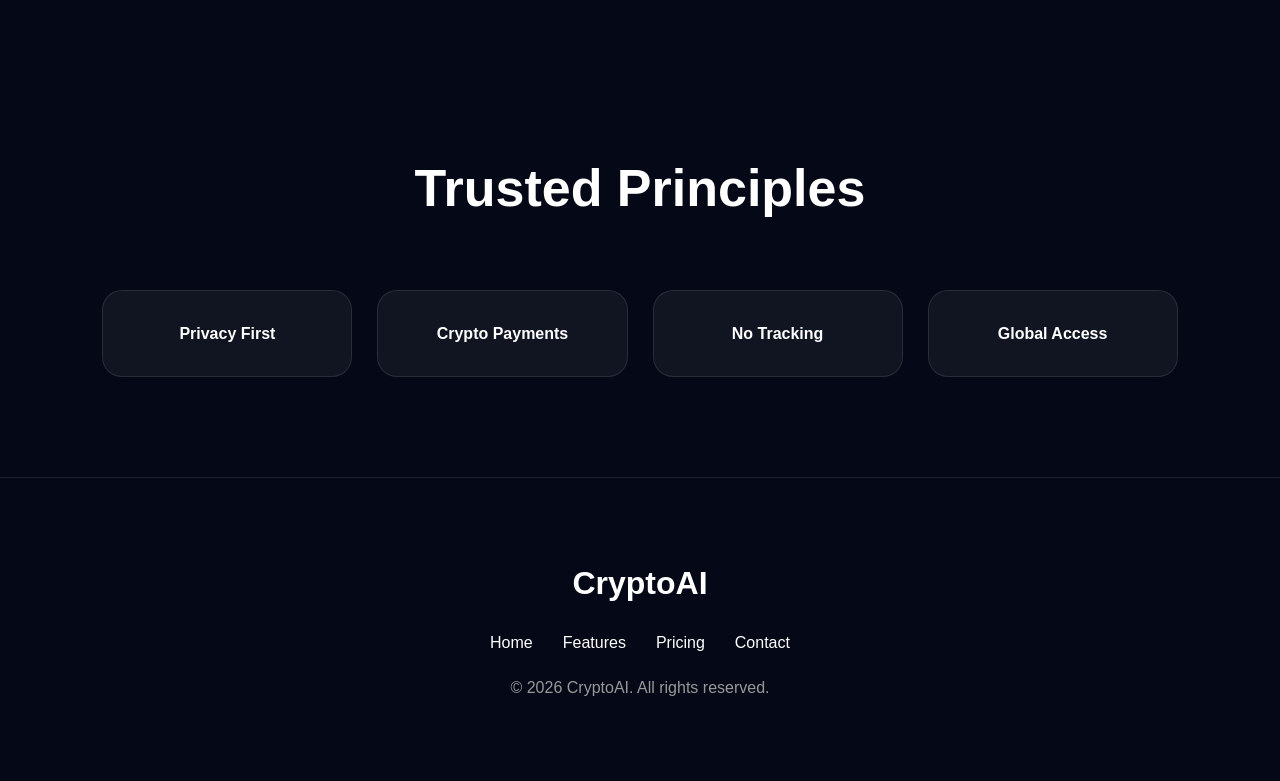
==== commit 38ab0a2b: "Add files via upload" ====
--- a/index.html
+++ b/index.html
@@ -7,7 +7,7 @@
 
 <title>CryptoAI | Private AI Powered by Crypto</title>
 
-<link rel="stylesheet" href="css/style.css">
+<link rel="stylesheet" href="style.css">
 </head>
 
 <body>
@@ -18,7 +18,7 @@
 <nav class="navbar">
 
 <div class="logo">
-<img src="assets/logo.png" alt="CryptoAI Logo">
+<div class="logo-mark"></div>
 <span>CryptoAI</span>
 </div>
 
@@ -272,7 +272,7 @@
 
 </footer>
 
-<script src="js/app.js"></script>
+<script src="app.js"></script>
 
 </body>
 </html>
--- a/style.css
+++ b/style.css
@@ -0,0 +1,540 @@
+/* ==========================
+   RESET
+========================== */
+
+*{
+    margin:0;
+    padding:0;
+    box-sizing:border-box;
+}
+
+html{
+    scroll-behavior:smooth;
+}
+
+body{
+    font-family:Arial, Helvetica, sans-serif;
+    background:#050816;
+    color:white;
+    overflow-x:hidden;
+    line-height:1.6;
+}
+
+/* ==========================
+   BACKGROUND GLOWS
+========================== */
+
+.bg-glow{
+    position:fixed;
+    border-radius:50%;
+    filter:blur(140px);
+    opacity:0.25;
+    z-index:-1;
+    pointer-events:none;
+}
+
+.glow-1{
+    width:500px;
+    height:500px;
+    background:#00ffff;
+    top:-200px;
+    left:-200px;
+}
+
+.glow-2{
+    width:600px;
+    height:600px;
+    background:#6d28d9;
+    bottom:-250px;
+    right:-250px;
+}
+
+/* ==========================
+   NAVBAR
+========================== */
+
+.navbar{
+    position:fixed;
+    top:20px;
+    left:50%;
+    transform:translateX(-50%);
+    width:90%;
+    max-width:1400px;
+
+    display:flex;
+    justify-content:space-between;
+    align-items:center;
+
+    padding:18px 30px;
+
+    background:rgba(255,255,255,0.06);
+    backdrop-filter:blur(20px);
+
+    border:1px solid rgba(255,255,255,0.1);
+    border-radius:20px;
+
+    z-index:1000;
+}
+
+.logo{
+    display:flex;
+    align-items:center;
+    gap:12px;
+
+    font-size:24px;
+    font-weight:bold;
+}
+
+.logo-mark{
+    width:40px;
+    height:40px;
+    border-radius:10px;
+
+    background:linear-gradient(
+        135deg,
+        #00ffff,
+        #4f46e5
+    );
+
+    flex-shrink:0;
+}
+
+.nav-links{
+    display:flex;
+    list-style:none;
+    gap:30px;
+}
+
+.nav-links a{
+    text-decoration:none;
+    color:white;
+    transition:.3s;
+}
+
+.nav-links a:hover{
+    color:#00ffff;
+}
+
+.nav-btn{
+    padding:12px 22px;
+    border:none;
+    border-radius:30px;
+
+    background:linear-gradient(
+        135deg,
+        #00ffff,
+        #4f46e5
+    );
+
+    color:white;
+    font-weight:bold;
+    cursor:pointer;
+}
+
+/* ==========================
+   HERO
+========================== */
+
+.hero{
+    min-height:100vh;
+
+    display:flex;
+    align-items:center;
+    justify-content:space-between;
+
+    gap:60px;
+
+    padding:140px 8% 80px;
+}
+
+.hero-content{
+    max-width:650px;
+}
+
+.hero-badge{
+    display:inline-block;
+
+    padding:10px 18px;
+
+    background:rgba(255,255,255,0.06);
+
+    border:1px solid rgba(255,255,255,0.1);
+
+    border-radius:50px;
+
+    margin-bottom:25px;
+
+    font-size:14px;
+}
+
+.hero-content h1{
+    font-size:80px;
+    line-height:1.05;
+    margin-bottom:20px;
+}
+
+.hero-content p{
+    color:#b8b8b8;
+    font-size:20px;
+}
+
+.hero-buttons{
+    display:flex;
+    gap:20px;
+    margin-top:35px;
+}
+
+.hero-btn,
+.secondary-btn{
+    padding:16px 32px;
+    border-radius:40px;
+    cursor:pointer;
+    font-size:16px;
+}
+
+.hero-btn{
+    border:none;
+
+    background:linear-gradient(
+        135deg,
+        #00ffff,
+        #4f46e5
+    );
+
+    color:white;
+}
+
+.secondary-btn{
+    background:transparent;
+    color:white;
+
+    border:1px solid rgba(255,255,255,0.2);
+}
+
+.hero-visual{
+    display:flex;
+    justify-content:center;
+    align-items:center;
+}
+
+.orb{
+    width:380px;
+    height:380px;
+
+    border-radius:50%;
+
+    background:linear-gradient(
+        135deg,
+        #00ffff,
+        #ff00ff
+    );
+
+    box-shadow:
+    0 0 40px #00ffff,
+    0 0 80px #00ffff,
+    0 0 120px rgba(0,255,255,0.5);
+
+    animation:floatOrb 6s ease-in-out infinite;
+}
+
+@keyframes floatOrb{
+
+    0%{
+        transform:translateY(0);
+    }
+
+    50%{
+        transform:translateY(-30px);
+    }
+
+    100%{
+        transform:translateY(0);
+    }
+}
+
+/* ==========================
+   COMMON SECTION
+========================== */
+
+section{
+    padding:100px 8%;
+}
+
+section h2{
+    text-align:center;
+    font-size:52px;
+    margin-bottom:60px;
+}
+
+/* ==========================
+   FEATURES
+========================== */
+
+.feature-grid{
+    display:grid;
+    grid-template-columns:repeat(2,1fr);
+    gap:30px;
+}
+
+.feature-card{
+    background:rgba(255,255,255,0.05);
+    backdrop-filter:blur(20px);
+
+    border:1px solid rgba(255,255,255,0.1);
+
+    border-radius:25px;
+
+    padding:40px;
+}
+
+.feature-card h3{
+    margin-bottom:15px;
+    font-size:28px;
+}
+
+.feature-card p{
+    color:#b8b8b8;
+}
+
+/* ==========================
+   STATS
+========================== */
+
+.stats{
+    display:grid;
+    grid-template-columns:repeat(4,1fr);
+    gap:25px;
+}
+
+.stat-box{
+    background:rgba(255,255,255,0.05);
+
+    border:1px solid rgba(255,255,255,0.1);
+
+    border-radius:25px;
+
+    text-align:center;
+
+    padding:40px;
+}
+
+.stat-box h3{
+    font-size:48px;
+    color:#00ffff;
+    margin-bottom:10px;
+}
+
+.stat-box p{
+    color:#b8b8b8;
+}
+
+/* ==========================
+   PRICING
+========================== */
+
+.pricing-grid{
+    display:grid;
+    grid-template-columns:repeat(3,1fr);
+    gap:30px;
+}
+
+.price-card{
+    background:rgba(255,255,255,0.05);
+
+    border:1px solid rgba(255,255,255,0.1);
+
+    border-radius:25px;
+
+    padding:50px 30px;
+
+    text-align:center;
+}
+
+.featured-plan{
+    border:2px solid #00ffff;
+}
+
+.price{
+    font-size:60px;
+    font-weight:bold;
+    color:#00ffff;
+    margin:20px 0;
+}
+
+.price-card p{
+    margin-bottom:25px;
+    color:#b8b8b8;
+}
+
+.price-card button{
+    padding:14px 28px;
+
+    border:none;
+    border-radius:30px;
+
+    cursor:pointer;
+
+    background:linear-gradient(
+        135deg,
+        #00ffff,
+        #4f46e5
+    );
+
+    color:white;
+}
+
+/* ==========================
+   TESTIMONIALS
+========================== */
+
+.testimonial-grid{
+    display:grid;
+    grid-template-columns:repeat(3,1fr);
+    gap:30px;
+}
+
+.testimonial-card{
+    background:rgba(255,255,255,0.05);
+
+    border:1px solid rgba(255,255,255,0.1);
+
+    border-radius:25px;
+
+    padding:35px;
+}
+
+.testimonial-card p{
+    margin-bottom:20px;
+    color:#d0d0d0;
+}
+
+.testimonial-card h4{
+    color:#00ffff;
+}
+
+/* ==========================
+   TRUST
+========================== */
+
+.trust-grid{
+    display:grid;
+    grid-template-columns:repeat(4,1fr);
+    gap:25px;
+}
+
+.trust-box{
+    background:rgba(255,255,255,0.05);
+
+    border:1px solid rgba(255,255,255,0.1);
+
+    border-radius:20px;
+
+    padding:30px;
+
+    text-align:center;
+    font-weight:bold;
+}
+
+/* ==========================
+   FOOTER
+========================== */
+
+footer{
+    padding:80px 8%;
+    text-align:center;
+
+    border-top:1px solid rgba(255,255,255,0.1);
+}
+
+.footer-logo{
+    font-size:32px;
+    font-weight:bold;
+    margin-bottom:20px;
+}
+
+.footer-links{
+    display:flex;
+    justify-content:center;
+    gap:30px;
+    flex-wrap:wrap;
+
+    margin-bottom:20px;
+}
+
+.footer-links a{
+    text-decoration:none;
+    color:white;
+}
+
+footer p{
+    color:#999;
+}
+
+/* ==========================
+   RESPONSIVE
+========================== */
+
+@media(max-width:992px){
+
+    .hero{
+        flex-direction:column;
+        text-align:center;
+    }
+
+    .feature-grid,
+    .pricing-grid,
+    .testimonial-grid{
+        grid-template-columns:1fr;
+    }
+
+    .stats{
+        grid-template-columns:repeat(2,1fr);
+    }
+
+    .trust-grid{
+        grid-template-columns:repeat(2,1fr);
+    }
+
+    .hero-buttons{
+        justify-content:center;
+    }
+}
+
+@media(max-width:768px){
+
+    .navbar{
+        flex-direction:column;
+        gap:20px;
+    }
+
+    .nav-links{
+        flex-wrap:wrap;
+        justify-content:center;
+    }
+
+    .hero{
+        padding-top:220px;
+    }
+
+    .hero-content h1{
+        font-size:52px;
+    }
+
+    .hero-content p{
+        font-size:18px;
+    }
+
+    .orb{
+        width:250px;
+        height:250px;
+    }
+
+    .stats,
+    .trust-grid{
+        grid-template-columns:1fr;
+    }
+
+    section h2{
+        font-size:40px;
+    }
+}
